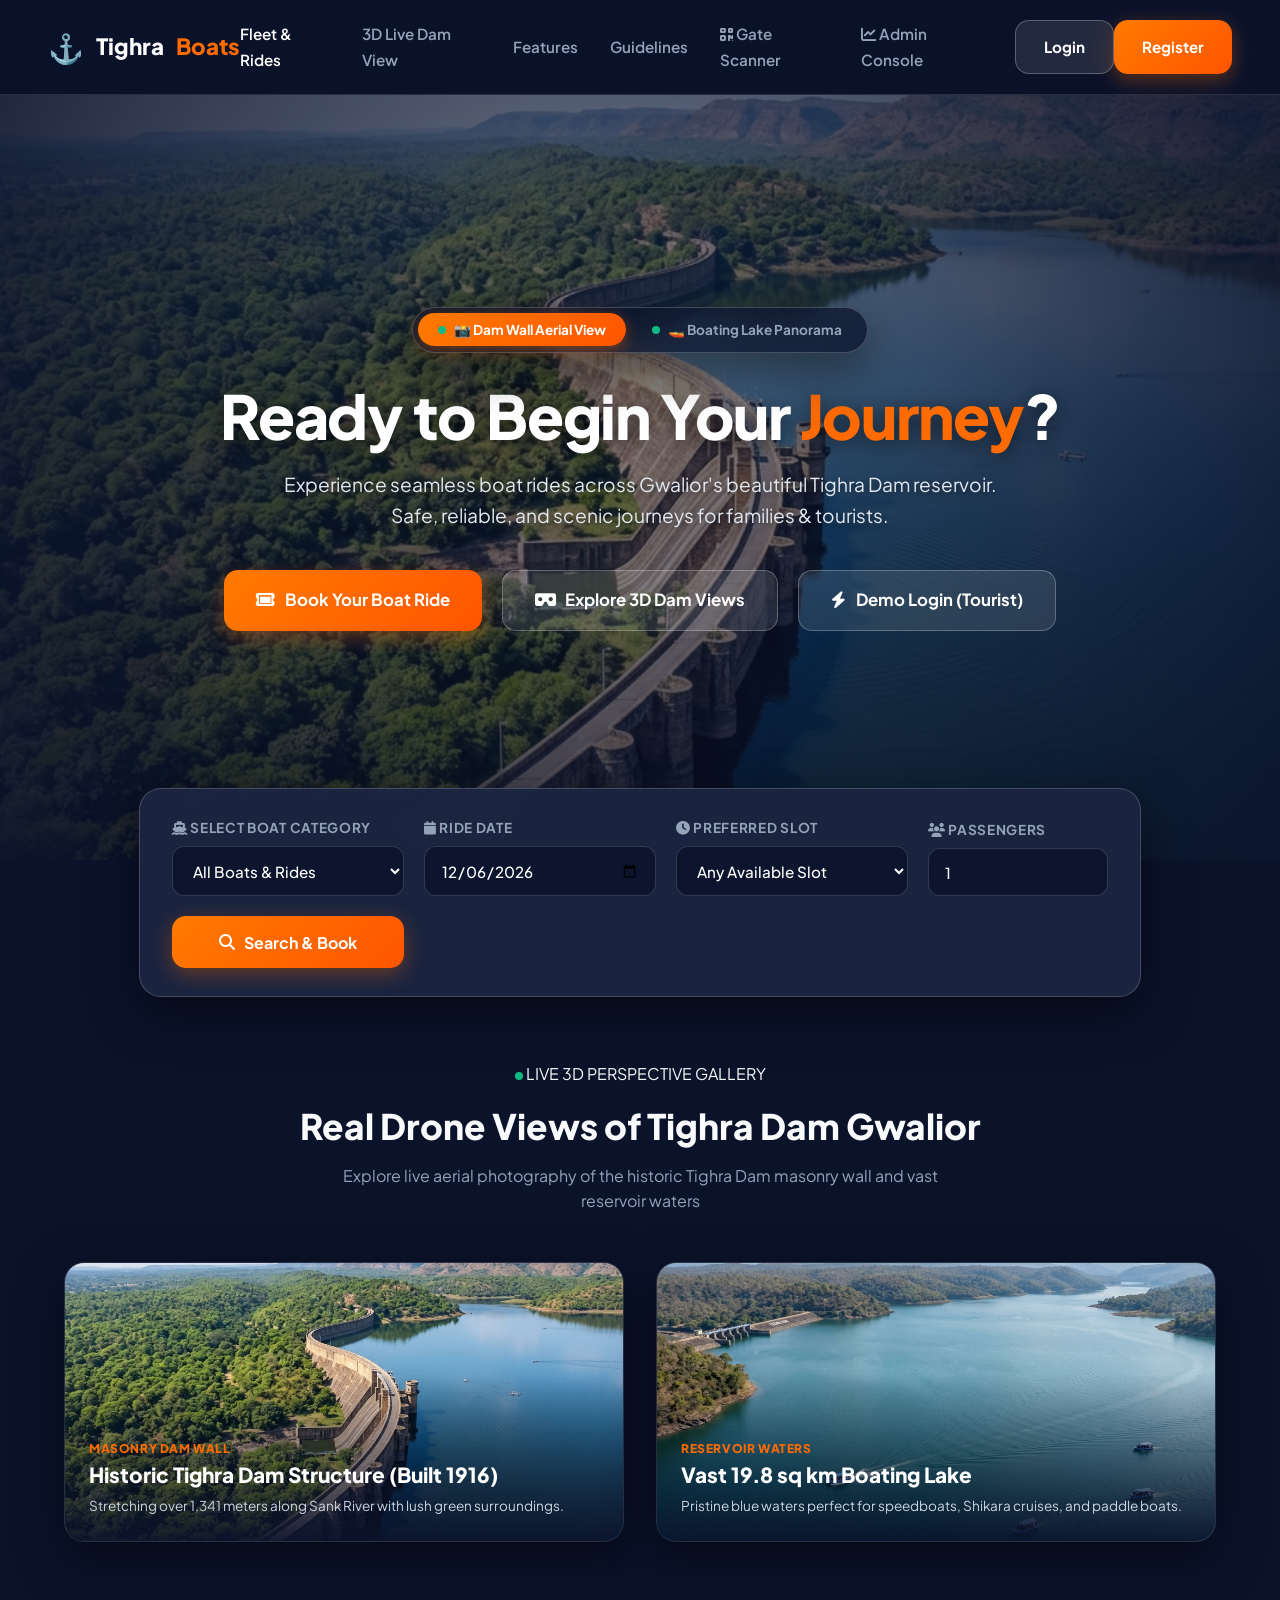
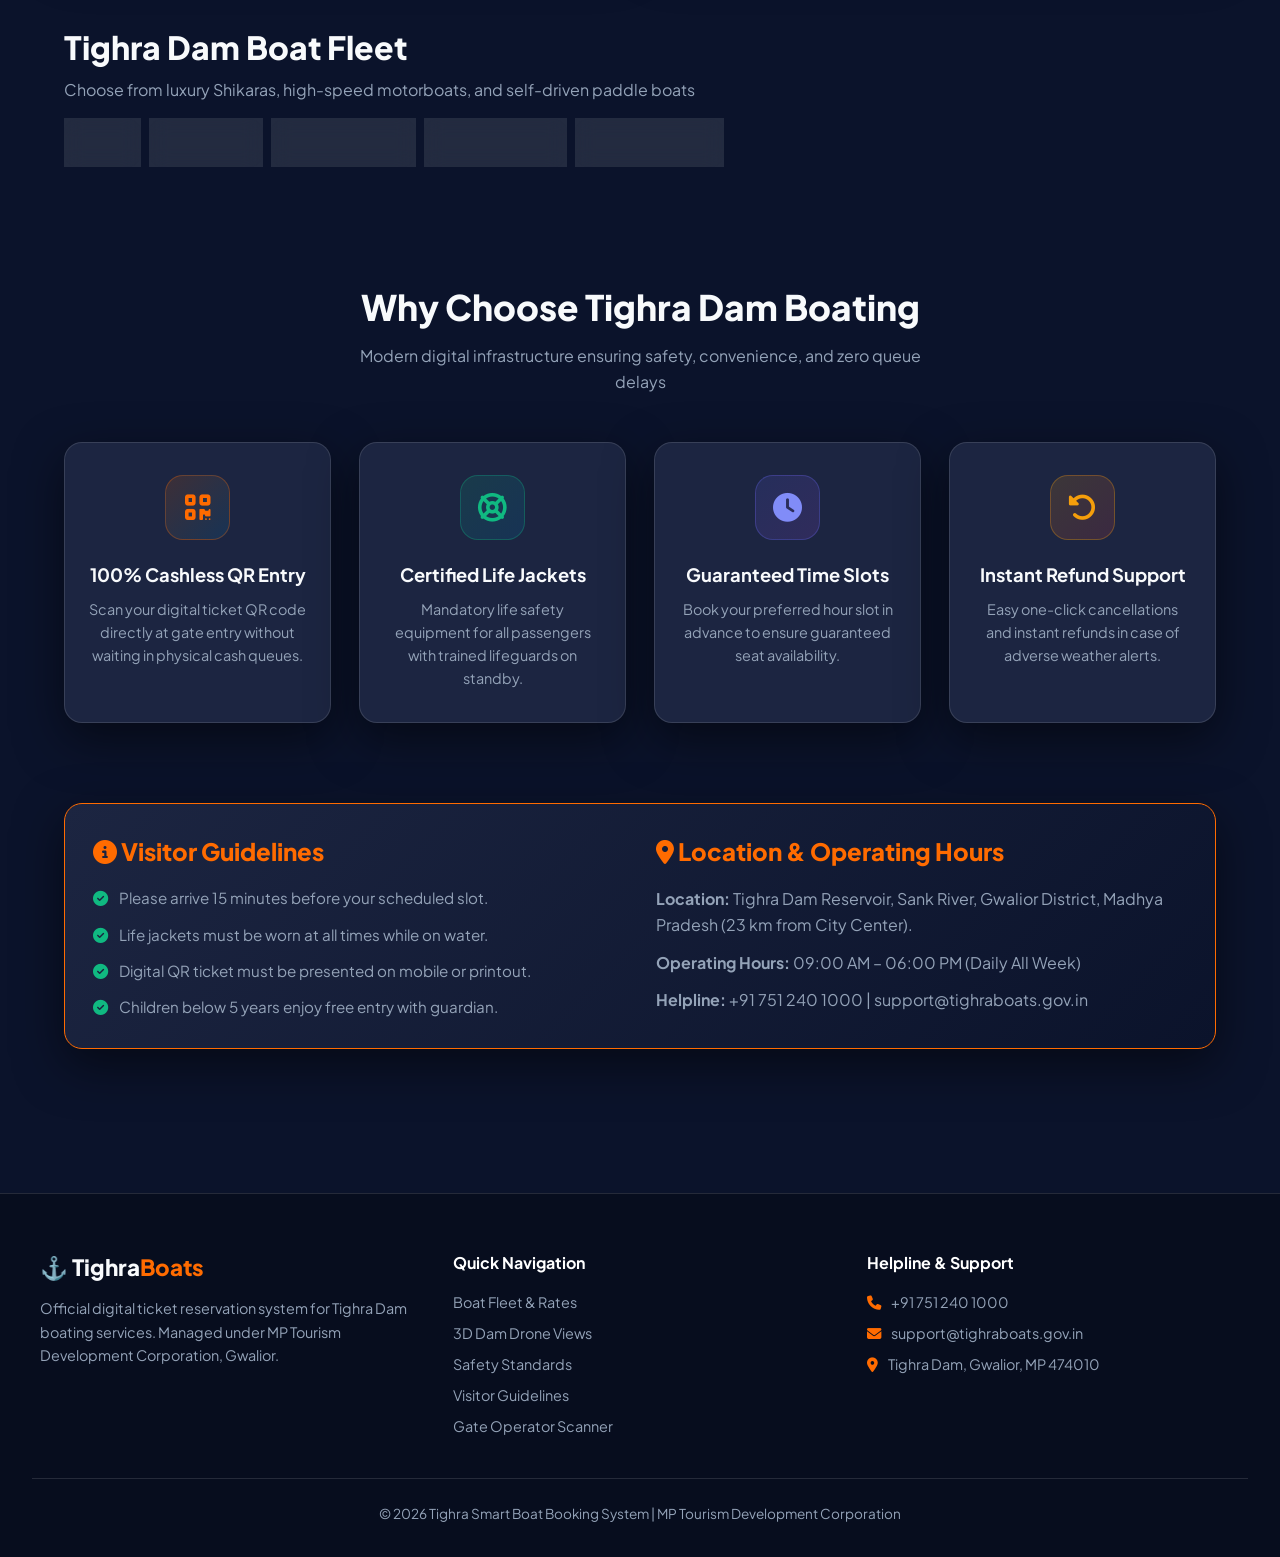
==== api/index.html @ 551963b4 "Fix layout and static asset paths for Vercel production deployment" ====
<!DOCTYPE html>
<!-- Tighra Dam Official Waterways Portal v2.0 -->
<html lang="en">
<head>
  <meta charset="UTF-8">
  <meta name="viewport" content="width=device-width, initial-scale=1.0">
  <title>Tighra Dam Boating | MP Tourism Official Ticket Booking</title>
  <link rel="stylesheet" href="/static/css/style.css">
  <link rel="stylesheet" href="https://cdnjs.cloudflare.com/ajax/libs/font-awesome/6.4.0/css/all.min.css">
</head>
<body>

  <!-- Navigation Bar -->
  <nav class="navbar">
    <a href="/" class="brand">
      <span class="brand-icon">⚓</span> Tighra<span class="highlight">Boats</span>
    </a>
    <ul class="nav-links">
      <li><a href="#" class="nav-link active" onclick="switchTab('fleet')">Fleet & Rides</a></li>
      <li id="my-tickets-nav" style="display: none;"><a href="#" class="nav-link" onclick="switchTab('tickets')">My Tickets</a></li>
      <li><a href="#showcase-3d" class="nav-link">3D Live Dam View</a></li>
      <li><a href="#features" class="nav-link">Features</a></li>
      <li><a href="#visitor-info" class="nav-link">Guidelines</a></li>
      <li><a href="/operator" class="nav-link" target="_blank"><i class="fa-solid fa-qrcode"></i> Gate Scanner</a></li>
      <li><a href="/admin" class="nav-link" target="_blank"><i class="fa-solid fa-chart-line"></i> Admin Console</a></li>
      <li id="auth-buttons">
        <a href="/login" class="btn btn-outline">Login</a>
        <a href="/register" class="btn btn-primary">Register</a>
      </li>
      <li id="user-profile" style="display: none;">
        <span id="user-display-name" style="font-weight: 700; color: var(--primary); margin-right: 0.5rem;"></span>
        <button class="btn btn-outline" onclick="logout()"><i class="fa-solid fa-right-from-bracket"></i> Logout</button>
      </li>
    </ul>
  </nav>

  <!-- 3D Live Interactive Hero Section -->
  <header class="hero-section" id="hero">
    <!-- Dynamic 3D Background Layer -->
    <div class="hero-bg-layer" id="hero-bg" style="background-image: url('/static/images/tighra_dam_aerial_wall.png');"></div>

    <div class="hero-content" id="hero-card">
      <div class="view-switcher-container">
        <button class="view-btn active" id="btn-view-wall" onclick="switchHeroView('wall')">
          <span class="pulse-dot"></span> 📸 Dam Wall Aerial View
        </button>
        <button class="view-btn" id="btn-view-lake" onclick="switchHeroView('lake')">
          <span class="pulse-dot"></span> 🚤 Boating Lake Panorama
        </button>
      </div>

      <h1 class="hero-title">Ready to Begin Your <span class="highlight-orange">Journey</span>?</h1>
      <p class="hero-subtitle">Experience seamless boat rides across Gwalior's beautiful Tighra Dam reservoir. Safe, reliable, and scenic journeys for families & tourists.</p>

      <div class="hero-actions">
        <a href="#fleet-section" class="btn btn-primary" style="padding: 1rem 2rem; font-size: 1.05rem;"><i class="fa-solid fa-ticket"></i> Book Your Boat Ride</a>
        <a href="#showcase-3d" class="btn btn-outline" style="padding: 1rem 2rem; font-size: 1.05rem;"><i class="fa-solid fa-vr-cardboard"></i> Explore 3D Dam Views</a>
        <a href="/login" class="btn btn-outline" style="padding: 1rem 2rem; font-size: 1.05rem;"><i class="fa-solid fa-bolt"></i> Demo Login (Tourist)</a>
      </div>
    </div>
  </header>

  <!-- Floating Quick Booking Widget -->
  <div class="quick-booking-container">
    <div class="quick-booking-card">
      <div class="form-group">
        <label class="form-label"><i class="fa-solid fa-ship"></i> Select Boat Category</label>
        <select id="hero-boat-select" class="form-select">
          <option value="all">All Boats & Rides</option>
          <option value="Shikara">Shikara Cruise</option>
          <option value="Speed Boat">Speed Boat</option>
          <option value="Motor Boat">Group Motor Boat</option>
          <option value="Paddle Boat">Paddle Boat</option>
        </select>
      </div>

      <div class="form-group">
        <label class="form-label"><i class="fa-solid fa-calendar"></i> Ride Date</label>
        <input type="date" id="hero-date-input" class="form-input">
      </div>

      <div class="form-group">
        <label class="form-label"><i class="fa-solid fa-clock"></i> Preferred Slot</label>
        <select id="hero-slot-select" class="form-select">
          <option value="all">Any Available Slot</option>
          <option value="1">09:00 AM - 10:00 AM</option>
          <option value="2">10:00 AM - 11:00 AM</option>
          <option value="3">11:00 AM - 12:00 PM</option>
          <option value="7">04:00 PM - 05:00 PM</option>
          <option value="8">05:00 PM - 06:00 PM (Sunset)</option>
        </select>
      </div>

      <div class="form-group">
        <label class="form-label"><i class="fa-solid fa-users"></i> Passengers</label>
        <input type="number" id="hero-passengers" class="form-input" min="1" max="10" value="1">
      </div>

      <div>
        <button class="btn btn-primary btn-block" style="padding: 0.95rem; font-size: 1rem;" onclick="handleQuickSearch()"><i class="fa-solid fa-magnifying-glass"></i> Search & Book</button>
      </div>
    </div>
  </div>

  <!-- Main Content Container -->
  <main style="max-width: 1200px; margin: 0 auto; padding: 0 1.5rem 4rem;">

    <!-- 3D Drone Perspective Showcase -->
    <section id="showcase-3d" style="margin-bottom: 5rem;">
      <div style="text-align: center; margin-bottom: 2.5rem;">
        <div class="badge-pill" style="margin-bottom: 0.75rem;">
          <span class="pulse-dot"></span> LIVE 3D PERSPECTIVE GALLERY
        </div>
        <h2 style="font-size: 2.2rem; font-weight: 800; margin-bottom: 0.5rem;">Real Drone Views of Tighra Dam Gwalior</h2>
        <p style="color: var(--text-muted); max-width: 650px; margin: 0 auto;">Explore live aerial photography of the historic Tighra Dam masonry wall and vast reservoir waters</p>
      </div>

      <div class="showcase-3d-grid">
        <div class="showcase-card" onclick="switchHeroView('wall')">
          <img src="/static/images/tighra_dam_aerial_wall.png" alt="Tighra Dam Wall Drone Aerial View">
          <div class="showcase-overlay">
            <span style="font-size: 0.75rem; font-weight: 800; color: var(--primary); text-transform: uppercase; letter-spacing: 0.05em;">Masonry Dam Wall</span>
            <h3 style="font-size: 1.3rem; font-weight: 800; color: #fff;">Historic Tighra Dam Structure (Built 1916)</h3>
            <p style="font-size: 0.85rem; color: #cbd5e1; margin-top: 0.25rem;">Stretching over 1,341 meters along Sank River with lush green surroundings.</p>
          </div>
        </div>

        <div class="showcase-card" onclick="switchHeroView('lake')">
          <img src="/static/images/tighra_dam_lake_boats.png" alt="Tighra Dam Lake Boating Panorama View">
          <div class="showcase-overlay">
            <span style="font-size: 0.75rem; font-weight: 800; color: var(--primary); text-transform: uppercase; letter-spacing: 0.05em;">Reservoir Waters</span>
            <h3 style="font-size: 1.3rem; font-weight: 800; color: #fff;">Vast 19.8 sq km Boating Lake</h3>
            <p style="font-size: 0.85rem; color: #cbd5e1; margin-top: 0.25rem;">Pristine blue waters perfect for speedboats, Shikara cruises, and paddle boats.</p>
          </div>
        </div>
      </div>
    </section>

    <!-- Fleet Showcase Tab -->
    <section id="tab-fleet">
      <div id="fleet-section" style="display: flex; justify-content: space-between; align-items: center; margin-bottom: 2rem; flex-wrap: wrap; gap: 1rem;">
        <div>
          <h2 style="font-size: 2rem; font-weight: 800; margin-bottom: 0.25rem;">Tighra Dam Boat Fleet</h2>
          <p style="color: var(--text-muted);">Choose from luxury Shikaras, high-speed motorboats, and self-driven paddle boats</p>
        </div>

        <div style="display: flex; gap: 0.5rem; flex-wrap: wrap;">
          <button class="btn btn-outline" onclick="filterBoats('all')">All</button>
          <button class="btn btn-outline" onclick="filterBoats('Shikara')">Shikara</button>
          <button class="btn btn-outline" onclick="filterBoats('Speed Boat')">Speed Boat</button>
          <button class="btn btn-outline" onclick="filterBoats('Motor Boat')">Motor Boat</button>
          <button class="btn btn-outline" onclick="filterBoats('Paddle Boat')">Paddle Boat</button>
        </div>
      </div>

      <div id="boats-grid" class="grid">
        <!-- Rendered via JavaScript -->
      </div>
    </section>

    <!-- My Tickets Tab -->
    <section id="tab-tickets" style="display: none;">
      <h2 style="font-size: 2rem; font-weight: 800; margin-bottom: 0.5rem;">My Booked Digital Tickets</h2>
      <p style="color: var(--text-muted); margin-bottom: 2rem;">Manage your active QR tickets, view details, or process cancellations</p>
      <div id="my-tickets-grid" class="grid">
        <!-- Rendered via JavaScript -->
      </div>
    </section>

    <!-- Why Choose Us Features Grid -->
    <section id="features" style="margin-top: 5rem;">
      <div style="text-align: center; margin-bottom: 3rem;">
        <h2 style="font-size: 2.2rem; font-weight: 800; margin-bottom: 0.5rem;">Why Choose Tighra Dam Boating</h2>
        <p style="color: var(--text-muted); max-width: 600px; margin: 0 auto;">Modern digital infrastructure ensuring safety, convenience, and zero queue delays</p>
      </div>

      <div class="grid" style="grid-template-columns: repeat(auto-fit, minmax(240px, 1fr));">
        <div class="card feature-card">
          <div class="feature-icon"><i class="fa-solid fa-qrcode"></i></div>
          <h3 class="feature-title">100% Cashless QR Entry</h3>
          <p class="feature-desc">Scan your digital ticket QR code directly at gate entry without waiting in physical cash queues.</p>
        </div>

        <div class="card feature-card">
          <div class="feature-icon" style="background: linear-gradient(135deg, rgba(16, 185, 129, 0.15) 0%, rgba(2, 132, 199, 0.15) 100%); border-color: rgba(16, 185, 129, 0.3); color: var(--success);"><i class="fa-solid fa-life-ring"></i></div>
          <h3 class="feature-title">Certified Life Jackets</h3>
          <p class="feature-desc">Mandatory life safety equipment for all passengers with trained lifeguards on standby.</p>
        </div>

        <div class="card feature-card">
          <div class="feature-icon" style="background: linear-gradient(135deg, rgba(99, 102, 241, 0.15) 0%, rgba(168, 85, 247, 0.15) 100%); border-color: rgba(99, 102, 241, 0.3); color: #818cf8;"><i class="fa-solid fa-clock"></i></div>
          <h3 class="feature-title">Guaranteed Time Slots</h3>
          <p class="feature-desc">Book your preferred hour slot in advance to ensure guaranteed seat availability.</p>
        </div>

        <div class="card feature-card">
          <div class="feature-icon" style="background: linear-gradient(135deg, rgba(245, 158, 11, 0.15) 0%, rgba(239, 68, 68, 0.15) 100%); border-color: rgba(245, 158, 11, 0.3); color: var(--warning);"><i class="fa-solid fa-rotate-left"></i></div>
          <h3 class="feature-title">Instant Refund Support</h3>
          <p class="feature-desc">Easy one-click cancellations and instant refunds in case of adverse weather alerts.</p>
        </div>
      </div>
    </section>

    <!-- Visitor Guidelines & Hours -->
    <section id="visitor-info" style="margin-top: 5rem;">
      <div class="card" style="background: linear-gradient(135deg, #1c2541 0%, #0b132b 100%); border: 1px solid var(--primary);">
        <div style="display: grid; grid-template-columns: repeat(auto-fit, minmax(280px, 1fr)); gap: 2rem;">
          <div>
            <h3 style="font-size: 1.5rem; font-weight: 800; margin-bottom: 1rem; color: var(--primary);"><i class="fa-solid fa-circle-info"></i> Visitor Guidelines</h3>
            <ul style="list-style: none; display: flex; flex-direction: column; gap: 0.75rem; color: var(--text-muted); font-size: 0.95rem;">
              <li><i class="fa-solid fa-circle-check" style="color: var(--success); margin-right: 0.5rem;"></i> Please arrive 15 minutes before your scheduled slot.</li>
              <li><i class="fa-solid fa-circle-check" style="color: var(--success); margin-right: 0.5rem;"></i> Life jackets must be worn at all times while on water.</li>
              <li><i class="fa-solid fa-circle-check" style="color: var(--success); margin-right: 0.5rem;"></i> Digital QR ticket must be presented on mobile or printout.</li>
              <li><i class="fa-solid fa-circle-check" style="color: var(--success); margin-right: 0.5rem;"></i> Children below 5 years enjoy free entry with guardian.</li>
            </ul>
          </div>

          <div>
            <h3 style="font-size: 1.5rem; font-weight: 800; margin-bottom: 1rem; color: var(--primary);"><i class="fa-solid fa-location-dot"></i> Location & Operating Hours</h3>
            <p style="color: var(--text-muted); margin-bottom: 0.75rem;"><strong>Location:</strong> Tighra Dam Reservoir, Sank River, Gwalior District, Madhya Pradesh (23 km from City Center).</p>
            <p style="color: var(--text-muted); margin-bottom: 0.75rem;"><strong>Operating Hours:</strong> 09:00 AM – 06:00 PM (Daily All Week)</p>
            <p style="color: var(--text-muted);"><strong>Helpline:</strong> +91 751 240 1000 | support@tighraboats.gov.in</p>
          </div>
        </div>
      </div>
    </section>

  </main>

  <!-- Booking Modal -->
  <div id="booking-modal" class="modal-backdrop">
    <div class="modal">
      <div class="modal-header">
        <h3 class="modal-title" id="booking-modal-title">Book Boat Ride</h3>
        <button class="close-btn" onclick="closeModal('booking-modal')">&times;</button>
      </div>

      <form id="booking-form" onsubmit="handleBookingSubmit(event)">
        <input type="hidden" id="book-boat-id">

        <div class="form-group" style="margin-bottom: 1rem;">
          <label class="form-label">Selected Boat</label>
          <input type="text" id="book-boat-name" class="form-input" readonly>
        </div>

        <div class="form-group" style="margin-bottom: 1rem;">
          <label class="form-label">Select Date</label>
          <input type="date" id="book-date" class="form-input" required onchange="loadAvailableSlots()">
        </div>

        <div class="form-group" style="margin-bottom: 1rem;">
          <label class="form-label">Select Time Slot</label>
          <select id="book-slot-id" class="form-select" required onchange="calculateTotalPrice()">
            <option value="">-- Choose Time Slot --</option>
          </select>
        </div>

        <div class="form-group" style="margin-bottom: 1.25rem;">
          <label class="form-label">Number of Passengers</label>
          <input type="number" id="book-passengers" class="form-input" min="1" max="10" value="1" required onchange="calculateTotalPrice()" onkeyup="calculateTotalPrice()">
        </div>

        <div style="background: rgba(255, 107, 0, 0.1); border: 1px solid rgba(255, 107, 0, 0.3); border-radius: 12px; padding: 1.25rem; margin-bottom: 1.5rem;">
          <div style="display: flex; justify-content: space-between; margin-bottom: 0.5rem;">
            <span>Rate per passenger:</span>
            <span id="book-rate-display" style="font-weight: 700; color: var(--primary);">₹0</span>
          </div>
          <div style="display: flex; justify-content: space-between; font-size: 1.25rem; font-weight: 800; border-top: 1px solid rgba(255, 255, 255, 0.1); padding-top: 0.5rem;">
            <span>Total Payable Amount:</span>
            <span id="book-total-display" style="color: var(--success);">₹0</span>
          </div>
        </div>

        <button type="submit" class="btn btn-primary btn-block" style="padding: 1rem; font-size: 1.05rem;"><i class="fa-solid fa-lock"></i> Proceed to Pay (Razorpay Gateway)</button>
      </form>
    </div>
  </div>

  <!-- Real Razorpay Tourist Payment Drawer Modal -->
  <div id="payment-modal" class="modal-backdrop">
    <div class="modal" style="border: 2px solid var(--primary); max-width: 480px;">
      <div style="display: flex; justify-content: space-between; align-items: center; border-bottom: 1px solid var(--card-border); padding-bottom: 1rem; margin-bottom: 1.25rem;">
        <div style="display: flex; align-items: center; gap: 0.75rem;">
          <div style="font-size: 1.8rem; color: var(--primary);"><i class="fa-solid fa-shield-halved"></i></div>
          <div>
            <h4 style="font-size: 1.1rem; font-weight: 800;">Razorpay Secure Payment</h4>
            <p style="font-size: 0.75rem; color: var(--text-muted);">MP Tourism - Tighra Dam Boating</p>
          </div>
        </div>
        <button class="close-btn" onclick="closeModal('payment-modal')">&times;</button>
      </div>

      <div style="background: #0b132b; padding: 1rem; border-radius: 12px; margin-bottom: 1.25rem;">
        <div style="display: flex; justify-content: space-between; margin-bottom: 0.35rem; font-size: 0.9rem;">
          <span style="color: var(--text-muted);">Order Amount:</span>
          <strong id="pay-modal-amount" style="color: var(--success); font-size: 1.25rem;">₹0</strong>
        </div>
        <div style="font-size: 0.75rem; color: var(--text-muted);"><i class="fa-solid fa-lock"></i> 256-Bit SSL Encrypted Payment</div>
      </div>

      <div class="form-group" style="margin-bottom: 1.25rem;">
        <label class="form-label">Select Payment Option</label>
        <select id="payment-method-select" class="form-select" onchange="togglePaymentInputs()">
          <option value="upi">UPI (GPay / PhonePe / Paytm / BHIM)</option>
          <option value="card">Credit / Debit Card</option>
          <option value="netbanking">Net Banking</option>
        </select>
      </div>

      <!-- UPI Payment Details -->
      <div id="pay-input-upi" class="pay-input-group" style="margin-bottom: 1.25rem;">
        <label class="form-label">Enter VPA / UPI ID</label>
        <input type="text" id="pay-upi-id" class="form-input" placeholder="e.g. mobileNumber@upi or user@okhdfcbank" value="tourist@upi">
        <p style="font-size: 0.75rem; color: var(--text-muted); margin-top: 0.35rem;">A payment request will be sent to your UPI App.</p>
      </div>

      <!-- Card Payment Details -->
      <div id="pay-input-card" class="pay-input-group" style="display: none; margin-bottom: 1.25rem;">
        <div class="form-group" style="margin-bottom: 0.85rem;">
          <label class="form-label">Card Number</label>
          <input type="text" class="form-input" placeholder="4532 •••• •••• 8910" value="4532 8900 1234 8910">
        </div>
        <div style="display: grid; grid-template-columns: 1fr 1fr; gap: 0.75rem;">
          <div>
            <label class="form-label">Expiry (MM/YY)</label>
            <input type="text" class="form-input" placeholder="08/28" value="12/28">
          </div>
          <div>
            <label class="form-label">CVV</label>
            <input type="password" class="form-input" placeholder="•••" value="888">
          </div>
        </div>
      </div>

      <!-- Net Banking Bank Details -->
      <div id="pay-input-netbanking" class="pay-input-group" style="display: none; margin-bottom: 1.25rem;">
        <label class="form-label">Select Your Bank</label>
        <select class="form-select">
          <option value="SBI">State Bank of India (SBI)</option>
          <option value="HDFC">HDFC Bank</option>
          <option value="ICICI">ICICI Bank</option>
          <option value="AXIS">Axis Bank</option>
          <option value="PNB">Punjab National Bank</option>
        </select>
      </div>

      <button onclick="processPaymentSuccess()" class="btn btn-success btn-block" style="padding: 1rem; font-size: 1.1rem;"><i class="fa-solid fa-check-circle"></i> Complete Payment & Generate Ticket</button>
    </div>
  </div>

  <!-- Digital Ticket Modal -->
  <div id="ticket-modal" class="modal-backdrop">
    <div class="modal" style="max-width: 460px;">
      <div class="modal-header">
        <h3 class="modal-title">Digital Boarding Pass</h3>
        <button class="close-btn" onclick="closeModal('ticket-modal')">&times;</button>
      </div>

      <div id="ticket-modal-content">
        <!-- Rendered via JavaScript -->
      </div>

      <div style="display: flex; gap: 0.5rem; margin-top: 1.5rem;">
        <button class="btn btn-outline btn-block" onclick="window.print()"><i class="fa-solid fa-print"></i> Print Pass</button>
        <button class="btn btn-primary btn-block" onclick="closeModal('ticket-modal')">Done</button>
      </div>
    </div>
  </div>

  <!-- Auth Modals -->
  <div id="login-modal" class="modal-backdrop">
    <div class="modal">
      <div class="modal-header">
        <h3 class="modal-title">Login to Account</h3>
        <button class="close-btn" onclick="closeModal('login-modal')">&times;</button>
      </div>
      <form onsubmit="handleLogin(event)">
        <div class="form-group" style="margin-bottom: 1rem;">
          <label class="form-label">Email Address</label>
          <input type="email" id="login-email" class="form-input" required placeholder="tourist@example.com">
        </div>
        <div class="form-group" style="margin-bottom: 1.25rem;">
          <label class="form-label">Password</label>
          <input type="password" id="login-password" class="form-input" required placeholder="••••••••">
        </div>
        <button type="submit" class="btn btn-primary btn-block" style="padding: 0.9rem;">Login</button>
      </form>
    </div>
  </div>

  <div id="register-modal" class="modal-backdrop">
    <div class="modal">
      <div class="modal-header">
        <h3 class="modal-title">Create Tourist Account</h3>
        <button class="close-btn" onclick="closeModal('register-modal')">&times;</button>
      </div>
      <form onsubmit="handleRegister(event)">
        <div class="form-group" style="margin-bottom: 0.85rem;">
          <label class="form-label">Full Name</label>
          <input type="text" id="reg-name" class="form-input" required placeholder="Anand Sharma">
        </div>
        <div class="form-group" style="margin-bottom: 0.85rem;">
          <label class="form-label">Email Address</label>
          <input type="email" id="reg-email" class="form-input" required placeholder="tourist@example.com">
        </div>
        <div class="form-group" style="margin-bottom: 0.85rem;">
          <label class="form-label">Mobile Number</label>
          <input type="tel" id="reg-phone" class="form-input" required placeholder="+91 98765 43210">
        </div>
        <div class="form-group" style="margin-bottom: 1.25rem;">
          <label class="form-label">Password</label>
          <input type="password" id="reg-password" class="form-input" required placeholder="••••••••">
        </div>
        <button type="submit" class="btn btn-primary btn-block" style="padding: 0.9rem;">Create Account</button>
      </form>
    </div>
  </div>

  <!-- Footer -->
  <footer>
    <div class="footer-content">
      <div>
        <div class="footer-brand">⚓ Tighra<span style="color: var(--primary);">Boats</span></div>
        <p class="footer-text">Official digital ticket reservation system for Tighra Dam boating services. Managed under MP Tourism Development Corporation, Gwalior.</p>
      </div>

      <div>
        <h4 style="font-size: 1rem; font-weight: 700; margin-bottom: 1rem; color: #fff;">Quick Navigation</h4>
        <ul style="list-style: none; display: flex; flex-direction: column; gap: 0.5rem; font-size: 0.9rem; color: var(--text-muted);">
          <li><a href="#fleet-section" style="color: inherit; text-decoration: none;">Boat Fleet & Rates</a></li>
          <li><a href="#showcase-3d" style="color: inherit; text-decoration: none;">3D Dam Drone Views</a></li>
          <li><a href="#features" style="color: inherit; text-decoration: none;">Safety Standards</a></li>
          <li><a href="#visitor-info" style="color: inherit; text-decoration: none;">Visitor Guidelines</a></li>
          <li><a href="/operator" target="_blank" style="color: inherit; text-decoration: none;">Gate Operator Scanner</a></li>
        </ul>
      </div>

      <div>
        <h4 style="font-size: 1rem; font-weight: 700; margin-bottom: 1rem; color: #fff;">Helpline & Support</h4>
        <p class="footer-text"><i class="fa-solid fa-phone" style="color: var(--primary); margin-right: 0.5rem;"></i> +91 751 240 1000</p>
        <p class="footer-text" style="margin-top: 0.5rem;"><i class="fa-solid fa-envelope" style="color: var(--primary); margin-right: 0.5rem;"></i> support@tighraboats.gov.in</p>
        <p class="footer-text" style="margin-top: 0.5rem;"><i class="fa-solid fa-location-dot" style="color: var(--primary); margin-right: 0.5rem;"></i> Tighra Dam, Gwalior, MP 474010</p>
      </div>
    </div>

    <div style="text-align: center; border-top: 1px solid var(--card-border); padding-top: 1.5rem; color: var(--text-muted); font-size: 0.85rem;">
      <p>&copy; 2026 Tighra Smart Boat Booking System | MP Tourism Development Corporation</p>
    </div>
  </footer>

  <script src="/static/js/app.js"></script>
</body>
</html>
---- static/css/style.css ----
/* Tighra Smart Boat Booking System - Premium 3D Live UI/UX (CarFerry Inspired) */
@import url('https://fonts.googleapis.com/css2?family=Plus+Jakarta+Sans:wght@300;400;500;600;700;800&display=swap');

:root {
  --primary: #ff6b00;
  --primary-hover: #e66000;
  --primary-gradient: linear-gradient(135deg, #ff7a00 0%, #ff5500 100%);
  --secondary-blue: #0284c7;
  --dark-bg: #0b132b;
  --dark-card: #1c2541;
  --card-border: rgba(255, 255, 255, 0.12);
  --text-main: #f8fafc;
  --text-muted: #94a3b8;
  --success: #10b981;
  --danger: #ef4444;
  --warning: #f59e0b;
  --glass-shadow: 0 16px 48px rgba(0, 0, 0, 0.5);
  --radius: 18px;
  --transition: all 0.35s cubic-bezier(0.4, 0, 0.2, 1);
}

* {
  box-sizing: border-box;
  margin: 0;
  padding: 0;
  font-family: 'Plus Jakarta Sans', sans-serif;
}

body {
  background-color: var(--dark-bg);
  color: var(--text-main);
  min-height: 100vh;
  line-height: 1.6;
  overflow-x: hidden;
}

/* Header & Navbar */
.navbar {
  display: flex;
  justify-content: space-between;
  align-items: center;
  padding: 1.25rem 3rem;
  background: rgba(11, 19, 43, 0.92);
  backdrop-filter: blur(14px);
  border-bottom: 1px solid var(--card-border);
  position: sticky;
  top: 0;
  z-index: 1000;
}

.brand {
  display: flex;
  align-items: center;
  gap: 0.75rem;
  font-size: 1.4rem;
  font-weight: 800;
  color: #fff;
  text-decoration: none;
}

.brand span.highlight {
  color: var(--primary);
}

.brand-icon {
  font-size: 1.8rem;
  color: var(--primary);
}

.nav-links {
  display: flex;
  align-items: center;
  gap: 2rem;
  list-style: none;
}

.nav-link {
  color: var(--text-muted);
  text-decoration: none;
  font-weight: 600;
  font-size: 0.95rem;
  transition: var(--transition);
  cursor: pointer;
}

.nav-link:hover, .nav-link.active {
  color: #fff;
}

/* 3D Live Hero Section */
.hero-section {
  position: relative;
  min-height: 85vh;
  display: flex;
  flex-direction: column;
  align-items: center;
  justify-content: center;
  text-align: center;
  padding: 5rem 1.5rem 6rem;
  perspective: 1000px;
  overflow: hidden;
}

.hero-bg-layer {
  position: absolute;
  top: -5%;
  left: -5%;
  width: 110%;
  height: 110%;
  background-size: cover;
  background-position: center;
  transition: transform 0.2s cubic-bezier(0.1, 0.9, 0.2, 1), background-image 0.75s ease-in-out;
  z-index: 1;
}

.hero-bg-layer::after {
  content: '';
  position: absolute;
  inset: 0;
  background: radial-gradient(circle at 50% 40%, rgba(11, 19, 43, 0.45) 0%, rgba(11, 19, 43, 0.95) 90%);
}

.hero-content {
  position: relative;
  z-index: 10;
  max-width: 920px;
  transform-style: preserve-3d;
  transition: transform 0.2s cubic-bezier(0.1, 0.9, 0.2, 1);
}

/* Live 3D View Switcher Pills */
.view-switcher-container {
  display: inline-flex;
  background: rgba(11, 19, 43, 0.75);
  backdrop-filter: blur(16px);
  border: 1px solid rgba(255, 255, 255, 0.2);
  border-radius: 40px;
  padding: 0.35rem;
  gap: 0.35rem;
  margin-bottom: 1.75rem;
  box-shadow: var(--glass-shadow);
}

.view-btn {
  padding: 0.5rem 1.25rem;
  border-radius: 30px;
  font-size: 0.85rem;
  font-weight: 700;
  border: none;
  background: transparent;
  color: var(--text-muted);
  cursor: pointer;
  transition: var(--transition);
  display: flex;
  align-items: center;
  gap: 0.5rem;
}

.view-btn.active {
  background: var(--primary-gradient);
  color: #fff;
  box-shadow: 0 4px 15px rgba(255, 107, 0, 0.4);
}

/* Pulsing Live Dot */
.pulse-dot {
  width: 8px;
  height: 8px;
  background: #10b981;
  border-radius: 50%;
  display: inline-block;
  box-shadow: 0 0 0 0 rgba(16, 185, 129, 0.7);
  animation: pulse 1.6s infinite;
}

@keyframes pulse {
  0% { box-shadow: 0 0 0 0 rgba(16, 185, 129, 0.7); }
  70% { box-shadow: 0 0 0 8px rgba(16, 185, 129, 0); }
  100% { box-shadow: 0 0 0 0 rgba(16, 185, 129, 0); }
}

.hero-title {
  font-size: 3.8rem;
  font-weight: 800;
  line-height: 1.12;
  letter-spacing: -0.02em;
  margin-bottom: 1.25rem;
  color: #ffffff;
  text-shadow: 0 4px 20px rgba(0,0,0,0.6);
}

.highlight-orange {
  color: var(--primary);
  display: inline-block;
}

.hero-subtitle {
  font-size: 1.2rem;
  color: #e2e8f0;
  max-width: 740px;
  margin: 0 auto 2.5rem;
  font-weight: 400;
  text-shadow: 0 2px 10px rgba(0,0,0,0.5);
}

.hero-actions {
  display: flex;
  gap: 1.25rem;
  justify-content: center;
  flex-wrap: wrap;
}

/* Floating Quick Search Widget */
.quick-booking-container {
  width: 100%;
  max-width: 1050px;
  margin: -4.5rem auto 4rem;
  position: relative;
  z-index: 100;
  padding: 0 1.5rem;
}

.quick-booking-card {
  background: rgba(28, 37, 65, 0.95);
  backdrop-filter: blur(20px);
  border: 1px solid rgba(255, 255, 255, 0.18);
  border-radius: 22px;
  padding: 1.75rem 2rem;
  box-shadow: var(--glass-shadow);
  display: grid;
  grid-template-columns: repeat(auto-fit, minmax(200px, 1fr)) 180px;
  gap: 1.25rem;
  align-items: end;
}

/* Buttons */
.btn {
  display: inline-flex;
  align-items: center;
  justify-content: center;
  gap: 0.6rem;
  padding: 0.85rem 1.75rem;
  border-radius: 14px;
  font-weight: 700;
  border: none;
  cursor: pointer;
  transition: var(--transition);
  text-decoration: none;
  font-size: 0.95rem;
}

.btn-primary {
  background: var(--primary-gradient);
  color: #fff;
  box-shadow: 0 6px 20px rgba(255, 107, 0, 0.35);
}

.btn-primary:hover {
  transform: translateY(-2px);
  box-shadow: 0 10px 28px rgba(255, 107, 0, 0.55);
}

.btn-outline {
  background: rgba(255, 255, 255, 0.1);
  border: 1px solid rgba(255, 255, 255, 0.25);
  color: #fff;
  backdrop-filter: blur(10px);
}

.btn-outline:hover {
  background: rgba(255, 255, 255, 0.22);
  border-color: #fff;
}

.btn-danger {
  background: linear-gradient(135deg, #ef4444 0%, #dc2626 100%);
  color: #fff;
}

.btn-success {
  background: linear-gradient(135deg, #10b981 0%, #059669 100%);
  color: #fff;
}

.btn-block {
  width: 100%;
}

/* 3D Showcase Section */
.showcase-3d-grid {
  display: grid;
  grid-template-columns: repeat(auto-fit, minmax(340px, 1fr));
  gap: 2rem;
  margin: 3rem 0;
}

.showcase-card {
  position: relative;
  height: 280px;
  border-radius: 20px;
  overflow: hidden;
  border: 1px solid var(--card-border);
  box-shadow: var(--glass-shadow);
  transition: var(--transition);
  cursor: pointer;
}

.showcase-card img {
  width: 100%;
  height: 100%;
  object-fit: cover;
  transition: transform 0.6s ease;
}

.showcase-card:hover img {
  transform: scale(1.08);
}

.showcase-overlay {
  position: absolute;
  inset: 0;
  background: linear-gradient(to top, rgba(11, 19, 43, 0.95) 0%, transparent 60%);
  padding: 1.5rem;
  display: flex;
  flex-direction: column;
  justify-content: flex-end;
}

/* Form Controls */
.form-group {
  margin-bottom: 0;
  text-align: left;
}

.form-label {
  display: block;
  font-size: 0.85rem;
  font-weight: 700;
  color: var(--text-muted);
  margin-bottom: 0.5rem;
  text-transform: uppercase;
  letter-spacing: 0.05em;
}

.form-input, .form-select {
  width: 100%;
  padding: 0.85rem 1rem;
  background: rgba(11, 19, 43, 0.85);
  border: 1px solid rgba(255, 255, 255, 0.15);
  border-radius: 12px;
  color: #fff;
  font-size: 0.95rem;
  font-weight: 500;
  transition: var(--transition);
}

.form-input:focus, .form-select:focus {
  outline: none;
  border-color: var(--primary);
  box-shadow: 0 0 0 3px rgba(255, 107, 0, 0.25);
}

/* Glass Cards */
.card {
  background: var(--dark-card);
  border: 1px solid var(--card-border);
  border-radius: var(--radius);
  padding: 1.75rem;
  box-shadow: var(--glass-shadow);
  transition: var(--transition);
}

.card:hover {
  border-color: rgba(255, 107, 0, 0.4);
  transform: translateY(-4px);
}

/* Grid Layouts */
.grid {
  display: grid;
  grid-template-columns: repeat(auto-fit, minmax(280px, 1fr));
  gap: 1.75rem;
  margin: 2rem 0;
}

/* Boat Cards */
.boat-card {
  display: flex;
  flex-direction: column;
  overflow: hidden;
  position: relative;
  padding: 0;
}

.boat-card-body {
  padding: 1.5rem;
  display: flex;
  flex-direction: column;
  flex-grow: 1;
}

.boat-image-container {
  position: relative;
  width: 100%;
  height: 210px;
  overflow: hidden;
}

.boat-image {
  width: 100%;
  height: 100%;
  object-fit: cover;
  transition: transform 0.5s ease;
}

.boat-card:hover .boat-image {
  transform: scale(1.08);
}

.boat-type-badge {
  position: absolute;
  top: 1rem;
  left: 1rem;
  padding: 0.35rem 0.85rem;
  border-radius: 20px;
  font-size: 0.75rem;
  font-weight: 800;
  text-transform: uppercase;
  background: rgba(11, 19, 43, 0.85);
  backdrop-filter: blur(8px);
  color: var(--primary);
  border: 1px solid rgba(255, 107, 0, 0.5);
}

.boat-title {
  font-size: 1.3rem;
  font-weight: 800;
  color: #fff;
  margin-bottom: 0.35rem;
}

.boat-price {
  font-size: 1.4rem;
  font-weight: 800;
  color: var(--primary);
}

/* Feature Highlights Grid */
.feature-card {
  text-align: center;
  padding: 2rem 1.5rem;
}

.feature-icon {
  width: 65px;
  height: 65px;
  border-radius: 18px;
  background: linear-gradient(135deg, rgba(255, 107, 0, 0.15) 0%, rgba(2, 132, 199, 0.15) 100%);
  border: 1px solid rgba(255, 107, 0, 0.3);
  display: flex;
  align-items: center;
  justify-content: center;
  font-size: 1.8rem;
  color: var(--primary);
  margin: 0 auto 1.25rem;
}

.feature-title {
  font-size: 1.15rem;
  font-weight: 700;
  margin-bottom: 0.5rem;
}

.feature-desc {
  font-size: 0.9rem;
  color: var(--text-muted);
}

/* Modals */
.modal-backdrop {
  position: fixed;
  top: 0;
  left: 0;
  width: 100vw;
  height: 100vh;
  background: rgba(11, 19, 43, 0.88);
  backdrop-filter: blur(10px);
  display: flex;
  align-items: center;
  justify-content: center;
  z-index: 2000;
  opacity: 0;
  pointer-events: none;
  transition: opacity 0.3s ease;
}

.modal-backdrop.active {
  opacity: 1;
  pointer-events: auto;
}

.modal {
  background: #1c2541;
  border: 1px solid var(--card-border);
  border-radius: var(--radius);
  padding: 2rem;
  width: 90%;
  max-width: 520px;
  max-height: 90vh;
  overflow-y: auto;
  box-shadow: var(--glass-shadow);
  transform: translateY(20px);
  transition: transform 0.3s ease;
}

.modal-backdrop.active .modal {
  transform: translateY(0);
}

.modal-header {
  display: flex;
  justify-content: space-between;
  align-items: center;
  margin-bottom: 1.5rem;
}

.modal-title {
  font-size: 1.4rem;
  font-weight: 800;
}

.close-btn {
  background: transparent;
  border: none;
  color: var(--text-muted);
  font-size: 1.6rem;
  cursor: pointer;
}

.close-btn:hover {
  color: #fff;
}

/* Digital Ticket */
.ticket-card {
  background: linear-gradient(135deg, #1c2541 0%, #0b132b 100%);
  border: 2px dashed var(--primary);
  border-radius: 20px;
  padding: 1.75rem;
  text-align: center;
  position: relative;
}

.ticket-qr {
  background: #fff;
  padding: 1rem;
  border-radius: 14px;
  display: inline-block;
  margin: 1.25rem 0;
}

.ticket-qr img {
  width: 180px;
  height: 180px;
}

.status-badge {
  display: inline-block;
  padding: 0.35rem 0.85rem;
  border-radius: 20px;
  font-size: 0.8rem;
  font-weight: 800;
}

.badge-paid { background: rgba(16, 185, 129, 0.2); color: #10b981; border: 1px solid #10b981; }
.badge-used { background: rgba(99, 102, 241, 0.2); color: #818cf8; border: 1px solid #818cf8; }
.badge-cancelled { background: rgba(239, 68, 68, 0.2); color: #ef4444; border: 1px solid #ef4444; }

/* Stats & KPI Cards */
.kpi-card {
  display: flex;
  align-items: center;
  gap: 1.25rem;
}

.kpi-icon {
  width: 58px;
  height: 58px;
  border-radius: 16px;
  background: var(--primary-gradient);
  display: flex;
  align-items: center;
  justify-content: center;
  font-size: 1.6rem;
  color: #fff;
}

.kpi-value {
  font-size: 1.85rem;
  font-weight: 800;
  color: #fff;
}

.kpi-label {
  font-size: 0.85rem;
  color: var(--text-muted);
}

/* Scanner Video Container */
#reader {
  width: 100%;
  max-width: 450px;
  margin: 0 auto;
  border-radius: 16px;
  overflow: hidden;
  border: 2px solid var(--primary);
}

/* Footer */
footer {
  background: #070d1e;
  border-top: 1px solid var(--card-border);
  padding: 3.5rem 2rem 2rem;
  margin-top: 5rem;
}

.footer-content {
  max-width: 1200px;
  margin: 0 auto;
  display: grid;
  grid-template-columns: repeat(auto-fit, minmax(250px, 1fr));
  gap: 2.5rem;
  margin-bottom: 2.5rem;
}

.footer-brand {
  font-size: 1.4rem;
  font-weight: 800;
  margin-bottom: 0.75rem;
}

.footer-text {
  color: var(--text-muted);
  font-size: 0.9rem;
}

@media (max-width: 768px) {
  .navbar { padding: 1rem 1.5rem; }
  .hero-title { font-size: 2.5rem; }
  .quick-booking-card { grid-template-columns: 1fr; }
}
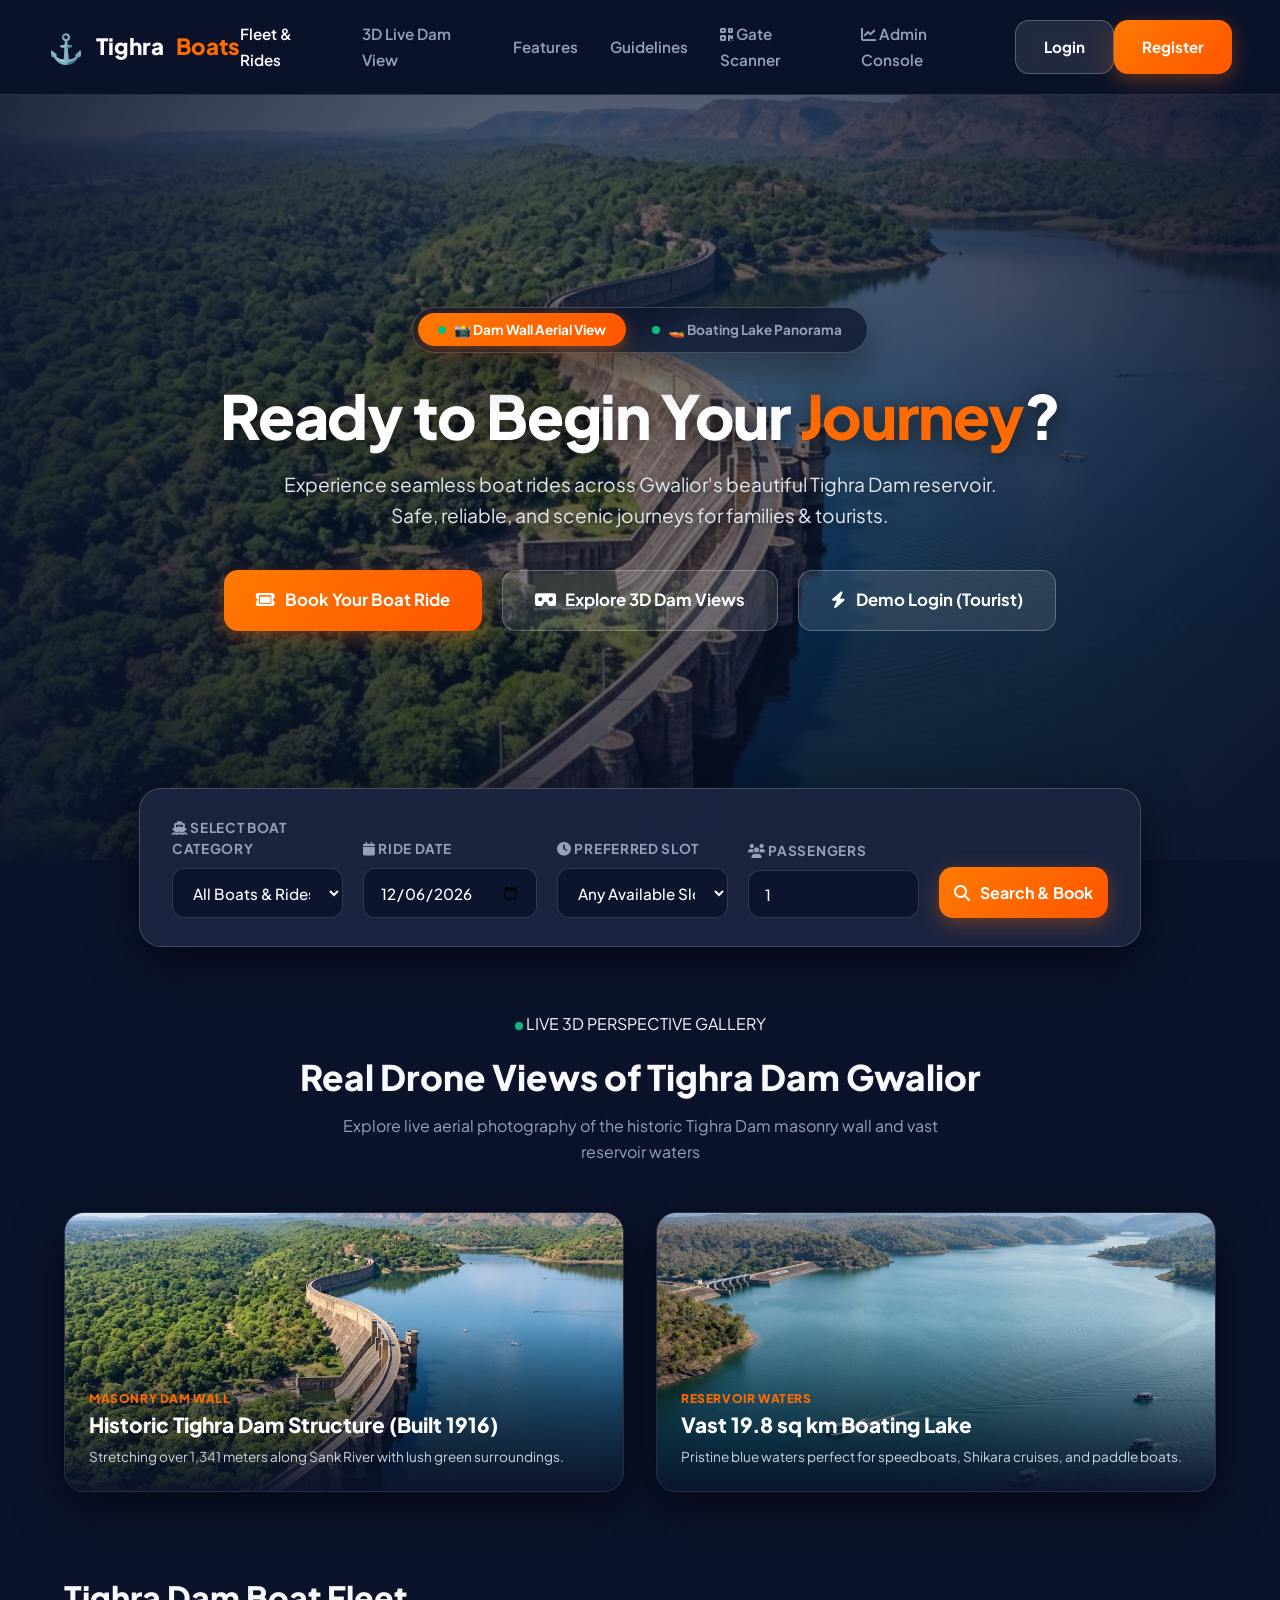
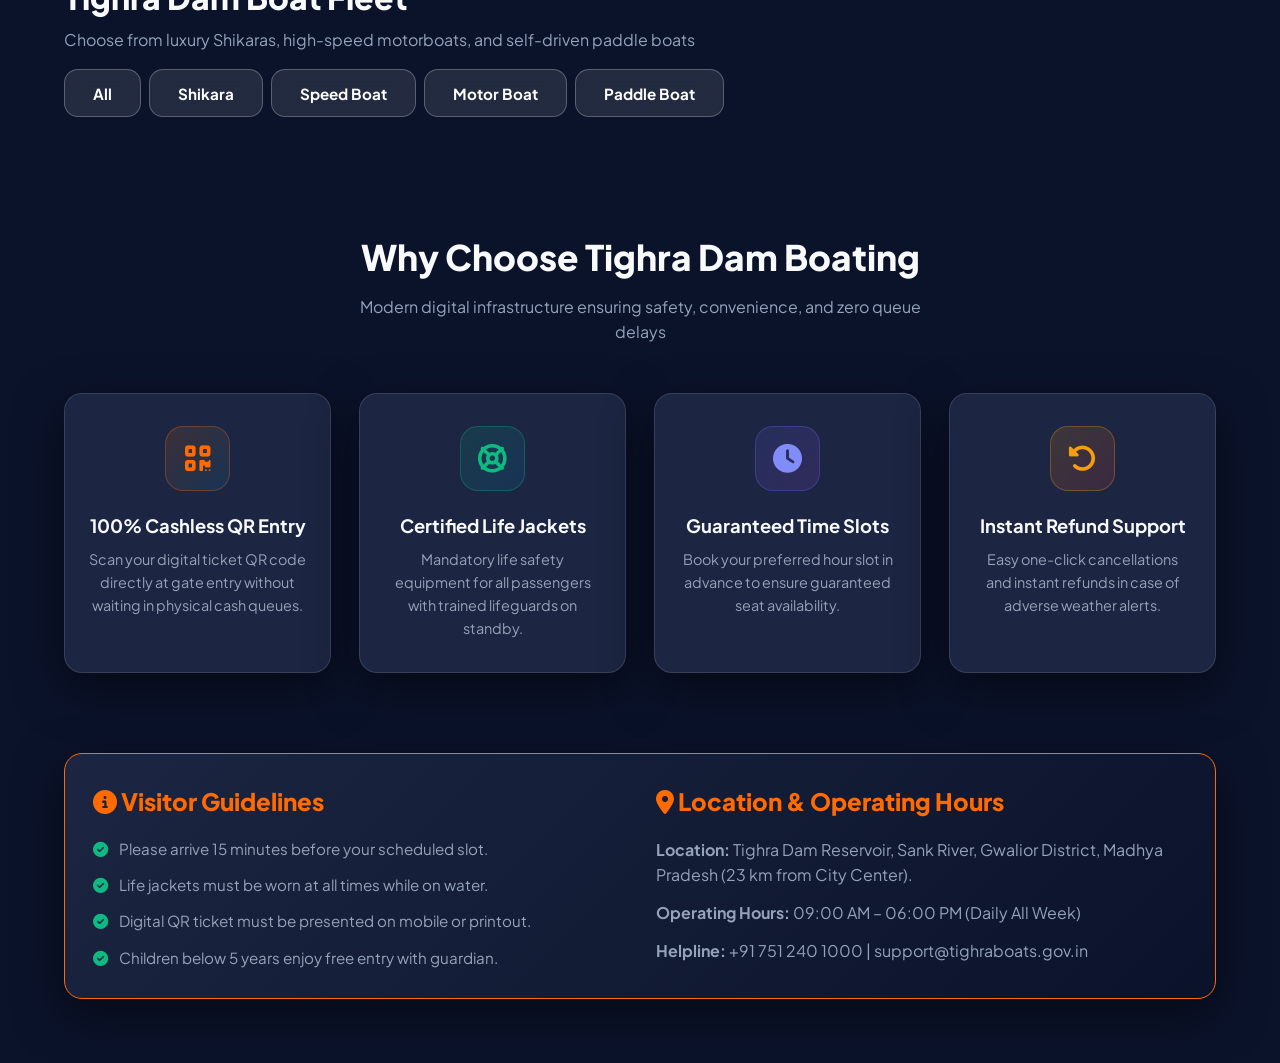
==== commit 3ebeef5c: "Add Meet the Creator & Visionary section featuring Himanshu Rathore and profile photo" ====
--- a/api/index.html
+++ b/api/index.html
@@ -15,17 +15,20 @@
     <a href="/" class="brand">
       <span class="brand-icon">⚓</span> Tighra<span class="highlight">Boats</span>
     </a>
-    <ul class="nav-links">
-      <li><a href="#" class="nav-link active" onclick="switchTab('fleet')">Fleet & Rides</a></li>
-      <li id="my-tickets-nav" style="display: none;"><a href="#" class="nav-link" onclick="switchTab('tickets')">My Tickets</a></li>
-      <li><a href="#showcase-3d" class="nav-link">3D Live Dam View</a></li>
-      <li><a href="#features" class="nav-link">Features</a></li>
-      <li><a href="#visitor-info" class="nav-link">Guidelines</a></li>
+    <button class="nav-toggle-btn" id="navToggleBtn" onclick="toggleMobileNav()" aria-label="Toggle navigation">
+      <i class="fa-solid fa-bars"></i>
+    </button>
+    <ul class="nav-links" id="navLinksMenu">
+      <li><a href="#" class="nav-link active" onclick="switchTab('fleet'); closeMobileNav();">Fleet & Rides</a></li>
+      <li id="my-tickets-nav" style="display: none;"><a href="#" class="nav-link" onclick="switchTab('tickets'); closeMobileNav();">My Tickets</a></li>
+      <li><a href="#showcase-3d" class="nav-link" onclick="closeMobileNav();">3D Live Dam View</a></li>
+      <li><a href="#features" class="nav-link" onclick="closeMobileNav();">Features</a></li>
+      <li><a href="#visitor-info" class="nav-link" onclick="closeMobileNav();">Guidelines</a></li>
       <li><a href="/operator" class="nav-link" target="_blank"><i class="fa-solid fa-qrcode"></i> Gate Scanner</a></li>
       <li><a href="/admin" class="nav-link" target="_blank"><i class="fa-solid fa-chart-line"></i> Admin Console</a></li>
       <li id="auth-buttons">
-        <a href="/login" class="btn btn-outline">Login</a>
-        <a href="/register" class="btn btn-primary">Register</a>
+        <a href="/login" class="btn btn-outline" onclick="closeMobileNav();">Login</a>
+        <a href="/register" class="btn btn-primary" onclick="closeMobileNav();">Register</a>
       </li>
       <li id="user-profile" style="display: none;">
         <span id="user-display-name" style="font-weight: 700; color: var(--primary); margin-right: 0.5rem;"></span>
@@ -414,7 +417,46 @@
         <button type="submit" class="btn btn-primary btn-block" style="padding: 0.9rem;">Create Account</button>
       </form>
     </div>
-  </div>
+    <!-- Meet the Creator & Visionary Section -->
+    <section id="creator-section" style="margin-top: 5rem; margin-bottom: 3rem;">
+      <div style="text-align: center; margin-bottom: 2.5rem;">
+        <div class="badge-pill" style="margin-bottom: 0.75rem;">
+          <span class="pulse-dot"></span> THE MIND BEHIND TIGHRA BOATS
+        </div>
+        <h2 style="font-size: 2.2rem; font-weight: 800; margin-bottom: 0.5rem;">Meet the Creator & Visionary</h2>
+        <p style="color: var(--text-muted); max-width: 650px; margin: 0 auto;">Innovating digital tourism infrastructure for Gwalior's iconic Tighra Dam</p>
+      </div>
+
+      <div class="creator-card" style="background: var(--dark-card); border: 1px solid var(--card-border); border-radius: 24px; padding: 2.5rem; display: flex; align-items: center; gap: 2.5rem; flex-wrap: wrap; box-shadow: var(--glass-shadow);">
+        <div class="creator-img-wrapper" style="position: relative; flex-shrink: 0;">
+          <img src="/static/images/himanshu_rathore.jpg" alt="Himanshu Rathore - Creator & Lead Architect" style="width: 210px; height: 210px; border-radius: 20px; object-fit: cover; border: 3px solid var(--primary); box-shadow: 0 12px 32px rgba(255, 107, 0, 0.35);">
+          <span style="position: absolute; bottom: -10px; right: -10px; background: var(--primary-gradient); color: #fff; padding: 0.35rem 0.85rem; border-radius: 20px; font-size: 0.75rem; font-weight: 800; text-transform: uppercase; letter-spacing: 0.05em; box-shadow: 0 4px 12px rgba(0,0,0,0.3);">Architect</span>
+        </div>
+
+        <div style="flex: 1; min-width: 280px;">
+          <div style="display: flex; align-items: center; gap: 0.75rem; margin-bottom: 0.5rem; flex-wrap: wrap;">
+            <h3 style="font-size: 1.85rem; font-weight: 800; color: #fff;">Himanshu Rathore</h3>
+            <span style="background: rgba(2, 132, 199, 0.2); color: #38bdf8; border: 1px solid rgba(56, 189, 248, 0.4); padding: 0.25rem 0.75rem; border-radius: 20px; font-size: 0.8rem; font-weight: 700;"><i class="fa-solid fa-code"></i> Full-Stack System Architect</span>
+          </div>
+
+          <p style="color: #cbd5e1; font-size: 1.05rem; line-height: 1.7; margin-bottom: 1.25rem;">
+            Conceptualized, engineered, and deployed by <strong>Himanshu Rathore</strong> to revolutionize tourism operations at Tighra Dam, Gwalior. Driven by a vision for smart digital infrastructure, Himanshu designed this end-to-end ecosystem integrating real-time seat allocations, instant QR ticket generation, gate-operator verification, and automated revenue management.
+          </p>
+
+          <div style="display: flex; gap: 1.5rem; flex-wrap: wrap; align-items: center;">
+            <div style="display: flex; align-items: center; gap: 0.5rem; color: var(--text-muted); font-size: 0.9rem;">
+              <i class="fa-solid fa-lightbulb" style="color: var(--primary);"></i>
+              <span>Vision: Cashless & Queue-Free Tourism</span>
+            </div>
+            <div style="display: flex; align-items: center; gap: 0.5rem; color: var(--text-muted); font-size: 0.9rem;">
+              <i class="fa-solid fa-location-dot" style="color: var(--primary);"></i>
+              <span>Gwalior, Madhya Pradesh, India</span>
+            </div>
+          </div>
+        </div>
+      </div>
+    </section>
+  </main>
 
   <!-- Footer -->
   <footer>
--- a/static/css/style.css
+++ b/static/css/style.css
@@ -644,8 +644,186 @@
   font-size: 0.9rem;
 }
 
+/* ==========================================================================
+   RESPONSIVE DESIGN SYSTEM (Mobile, Tablet, Laptop, 4K Displays)
+   ========================================================================== */
+
+.nav-toggle-btn {
+  display: none;
+  background: rgba(255, 255, 255, 0.1);
+  border: 1px solid var(--card-border);
+  color: #fff;
+  font-size: 1.25rem;
+  padding: 0.5rem 0.8rem;
+  border-radius: 10px;
+  cursor: pointer;
+  backdrop-filter: blur(8px);
+  transition: var(--transition);
+}
+
+.nav-toggle-btn:hover {
+  background: var(--primary);
+  border-color: var(--primary);
+}
+
+/* Laptops & Desktop Displays (993px and above) */
+@media (min-width: 993px) {
+  .quick-booking-card {
+    display: grid;
+    grid-template-columns: repeat(4, 1fr) auto;
+    align-items: end;
+    gap: 1.25rem;
+  }
+}
+
+/* Tablets & Small Laptops (769px to 992px) */
+@media (max-width: 992px) {
+  .navbar {
+    padding: 1rem 2rem;
+  }
+  
+  .hero-section {
+    padding: 6rem 1.5rem 4rem;
+  }
+  
+  .hero-title {
+    font-size: clamp(2.2rem, 5vw, 3rem);
+  }
+  
+  .quick-booking-card {
+    display: grid;
+    grid-template-columns: 1fr 1fr;
+    gap: 1.25rem;
+  }
+  
+  .showcase-3d-grid {
+    grid-template-columns: 1fr;
+  }
+}
+
+/* Smartphones & Mobile Devices (768px and below) */
 @media (max-width: 768px) {
-  .navbar { padding: 1rem 1.5rem; }
-  .hero-title { font-size: 2.5rem; }
-  .quick-booking-card { grid-template-columns: 1fr; }
-}
+  .nav-toggle-btn {
+    display: flex;
+    align-items: center;
+    justify-content: center;
+  }
+
+  .navbar {
+    padding: 0.9rem 1.25rem;
+    position: sticky;
+    top: 0;
+    background: rgba(11, 19, 43, 0.96);
+    backdrop-filter: blur(16px);
+  }
+
+  .nav-links {
+    display: none;
+    position: absolute;
+    top: 100%;
+    left: 0;
+    width: 100%;
+    background: rgba(11, 19, 43, 0.98);
+    backdrop-filter: blur(20px);
+    flex-direction: column;
+    padding: 1.5rem;
+    gap: 1rem;
+    border-bottom: 1px solid var(--card-border);
+    box-shadow: 0 20px 40px rgba(0, 0, 0, 0.6);
+  }
+
+  .nav-links.active {
+    display: flex !important;
+  }
+
+  .nav-links li {
+    width: 100%;
+  }
+
+  .nav-links .btn {
+    width: 100%;
+    justify-content: center;
+  }
+
+  .hero-section {
+    padding: 5rem 1rem 3rem;
+  }
+
+  .hero-content {
+    padding: 1.5rem 1rem;
+    border-radius: 16px;
+  }
+
+  .hero-title {
+    font-size: 1.95rem;
+    line-height: 1.3;
+  }
+
+  .hero-subtitle {
+    font-size: 0.95rem;
+  }
+
+  .hero-actions {
+    flex-direction: column;
+    width: 100%;
+  }
+
+  .hero-actions .btn {
+    width: 100%;
+    justify-content: center;
+  }
+
+  .quick-booking-container {
+    padding: 0 1rem;
+    margin-top: -2rem;
+  }
+
+  .quick-booking-card {
+    display: grid;
+    grid-template-columns: 1fr;
+    padding: 1.25rem;
+    gap: 1rem;
+  }
+
+  .showcase-3d-grid, .fleet-grid {
+    grid-template-columns: 1fr !important;
+    gap: 1.25rem;
+  }
+
+  .modal-card, .booking-modal-card, .ticket-modal-card {
+    width: 95vw !important;
+    max-height: 90vh !important;
+    padding: 1.25rem !important;
+    overflow-y: auto;
+  }
+
+  .ticket-qr img {
+    width: 140px;
+    height: 140px;
+  }
+
+  footer {
+    padding: 2.5rem 1.25rem 1.5rem;
+  }
+
+  .footer-content {
+    grid-template-columns: 1fr;
+    gap: 1.75rem;
+  }
+}
+
+/* Extra Small Mobile Screens (<= 480px) */
+@media (max-width: 480px) {
+  .hero-title {
+    font-size: 1.75rem;
+  }
+
+  .brand {
+    font-size: 1.2rem;
+  }
+
+  .view-btn {
+    font-size: 0.75rem;
+    padding: 0.4rem 0.75rem;
+  }
+}
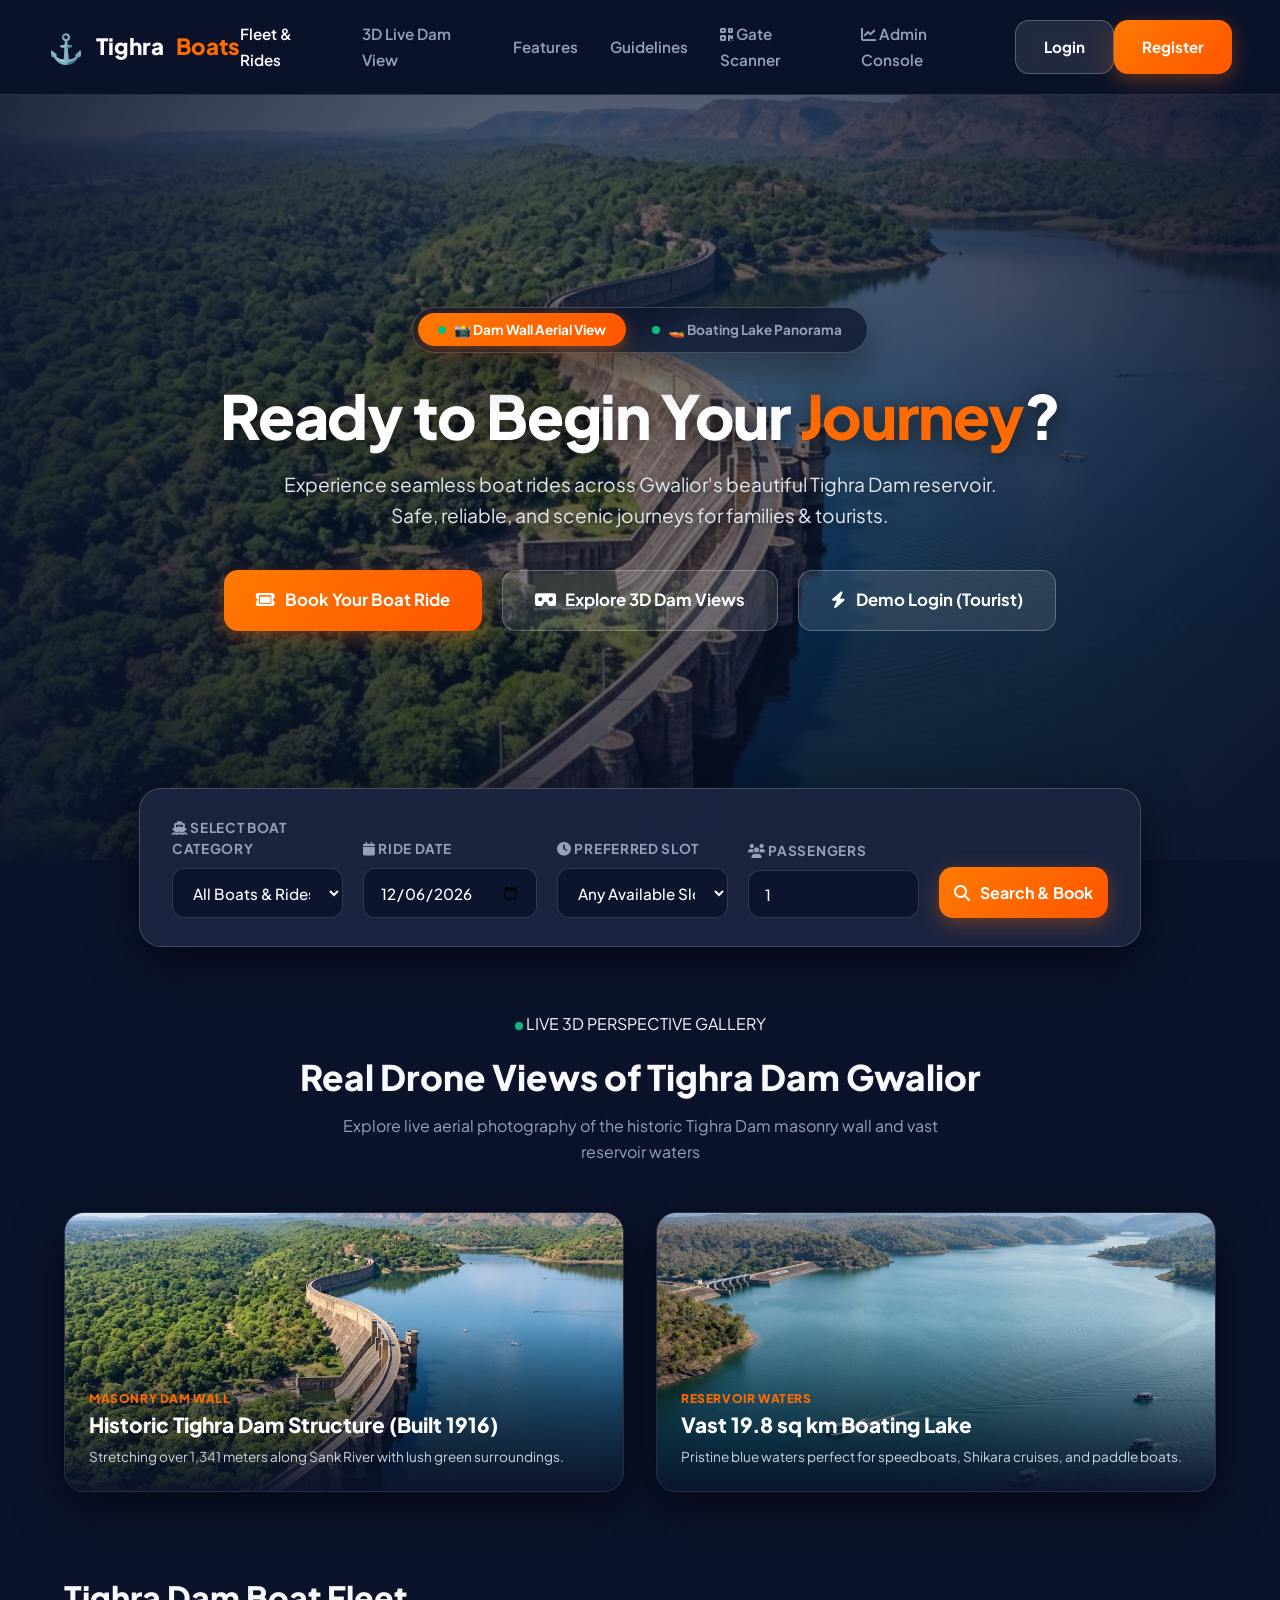
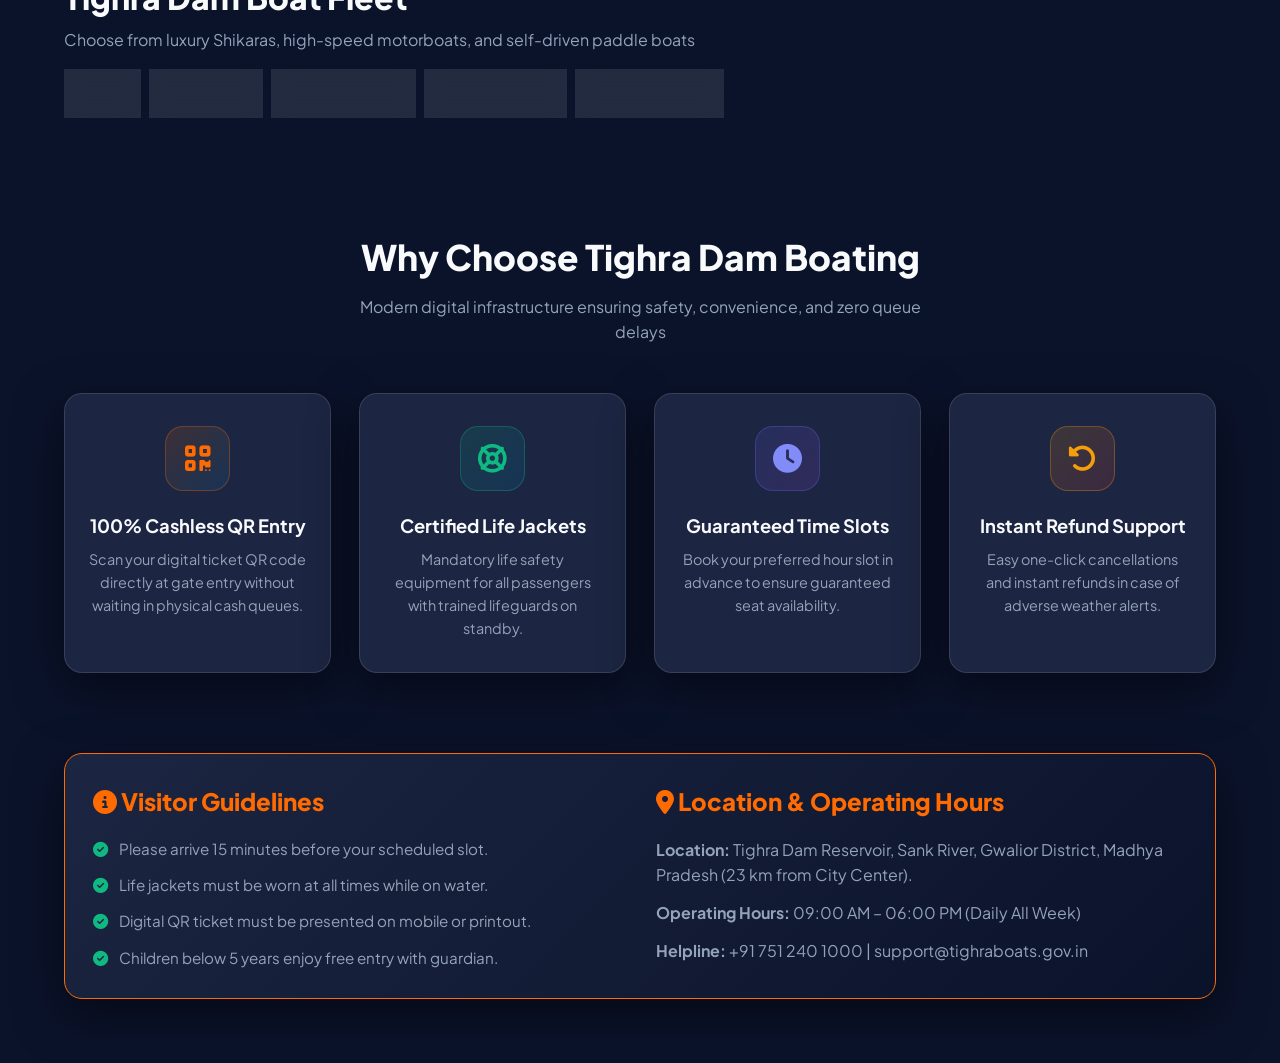
==== commit 0808160c: "Deploy Meet the Creator section featuring Himanshu Rathore to live website" ====
--- a/api/index.html
+++ b/api/index.html
@@ -1,5 +1,5 @@
 <!DOCTYPE html>
-<!-- Tighra Dam Official Waterways Portal v2.0 -->
+<!-- Tighra Dam Official Waterways Portal v2.5 - Created by Himanshu Rathore -->
 <html lang="en">
 <head>
   <meta charset="UTF-8">
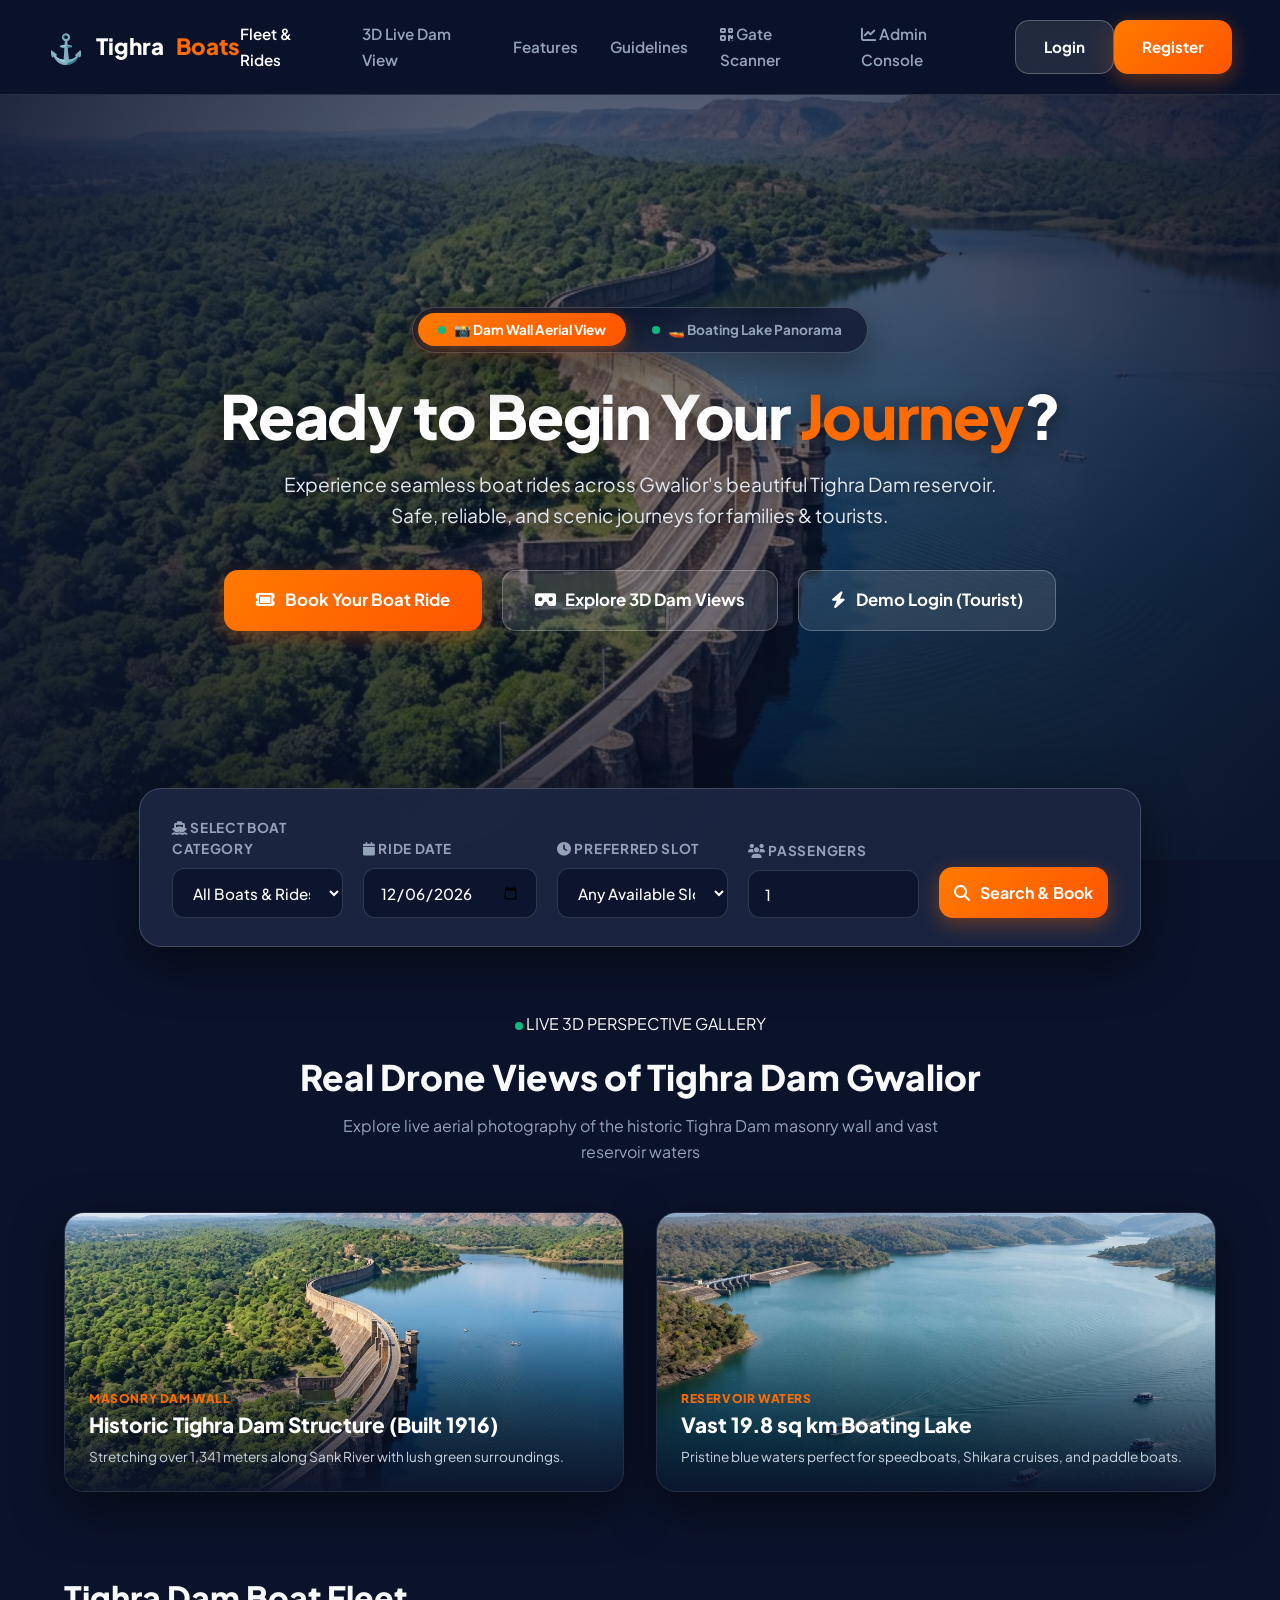
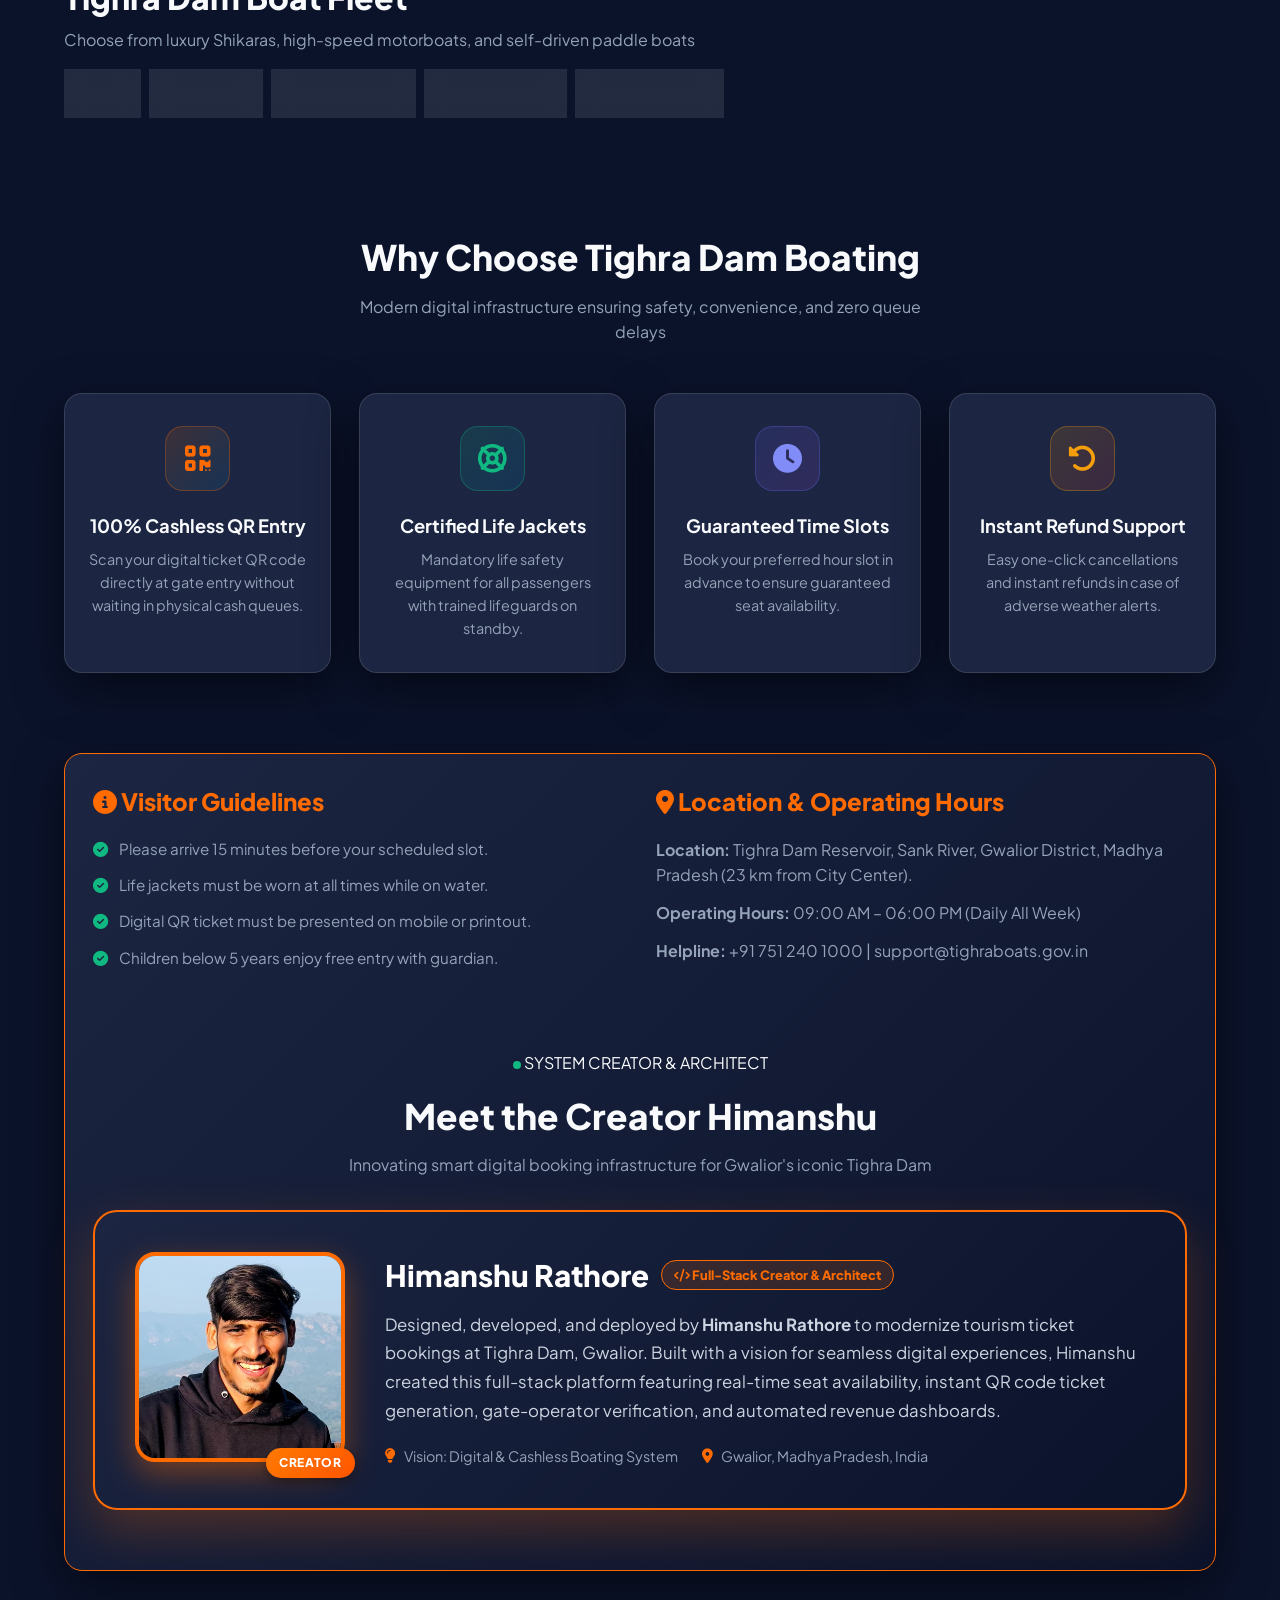
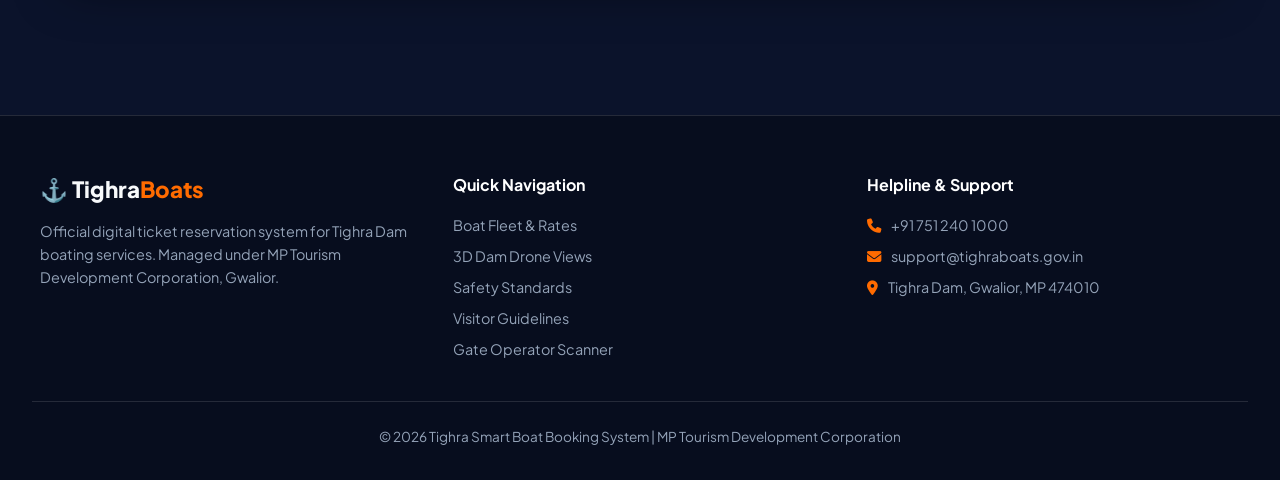
==== commit 0ac9c3a4: "Move Meet the Creator Himanshu section outside hidden modal into primary main page view" ====
--- a/api/index.html
+++ b/api/index.html
@@ -225,9 +225,45 @@
             <p style="color: var(--text-muted);"><strong>Helpline:</strong> +91 751 240 1000 | support@tighraboats.gov.in</p>
           </div>
         </div>
+    <!-- Meet the Creator Himanshu Section -->
+    <section id="creator-section" style="margin-top: 5rem; margin-bottom: 2rem;">
+      <div style="text-align: center; margin-bottom: 2rem;">
+        <div class="badge-pill" style="margin-bottom: 0.75rem;">
+          <span class="pulse-dot"></span> SYSTEM CREATOR & ARCHITECT
+        </div>
+        <h2 style="font-size: 2.2rem; font-weight: 800; margin-bottom: 0.5rem;">Meet the Creator Himanshu</h2>
+        <p style="color: var(--text-muted); max-width: 650px; margin: 0 auto;">Innovating smart digital booking infrastructure for Gwalior's iconic Tighra Dam</p>
+      </div>
+
+      <div class="creator-card" style="background: linear-gradient(135deg, #1c2541 0%, #0b132b 100%); border: 2px solid var(--primary); border-radius: 24px; padding: 2.5rem; display: flex; align-items: center; gap: 2.5rem; flex-wrap: wrap; box-shadow: 0 20px 50px rgba(255, 107, 0, 0.25);">
+        <div class="creator-img-wrapper" style="position: relative; flex-shrink: 0; margin: 0 auto;">
+          <img src="/static/images/himanshu_rathore.jpg" alt="Meet the Creator Himanshu" style="width: 210px; height: 210px; border-radius: 20px; object-fit: cover; border: 4px solid var(--primary); box-shadow: 0 12px 32px rgba(255, 107, 0, 0.4);">
+          <span style="position: absolute; bottom: -10px; right: -10px; background: var(--primary-gradient); color: #fff; padding: 0.35rem 0.85rem; border-radius: 20px; font-size: 0.75rem; font-weight: 800; text-transform: uppercase; letter-spacing: 0.05em; box-shadow: 0 4px 12px rgba(0,0,0,0.4);">Creator</span>
+        </div>
+
+        <div style="flex: 1; min-width: 280px;">
+          <div style="display: flex; align-items: center; gap: 0.75rem; margin-bottom: 0.75rem; flex-wrap: wrap;">
+            <h3 style="font-size: 1.85rem; font-weight: 800; color: #fff;">Himanshu Rathore</h3>
+            <span style="background: rgba(255, 107, 0, 0.15); color: var(--primary); border: 1px solid var(--primary); padding: 0.25rem 0.75rem; border-radius: 20px; font-size: 0.8rem; font-weight: 800;"><i class="fa-solid fa-code"></i> Full-Stack Creator & Architect</span>
+          </div>
+
+          <p style="color: #cbd5e1; font-size: 1.05rem; line-height: 1.7; margin-bottom: 1.25rem;">
+            Designed, developed, and deployed by <strong>Himanshu Rathore</strong> to modernize tourism ticket bookings at Tighra Dam, Gwalior. Built with a vision for seamless digital experiences, Himanshu created this full-stack platform featuring real-time seat availability, instant QR code ticket generation, gate-operator verification, and automated revenue dashboards.
+          </p>
+
+          <div style="display: flex; gap: 1.5rem; flex-wrap: wrap; align-items: center;">
+            <div style="display: flex; align-items: center; gap: 0.5rem; color: var(--text-muted); font-size: 0.9rem;">
+              <i class="fa-solid fa-lightbulb" style="color: var(--primary);"></i>
+              <span>Vision: Digital & Cashless Boating System</span>
+            </div>
+            <div style="display: flex; align-items: center; gap: 0.5rem; color: var(--text-muted); font-size: 0.9rem;">
+              <i class="fa-solid fa-location-dot" style="color: var(--primary);"></i>
+              <span>Gwalior, Madhya Pradesh, India</span>
+            </div>
+          </div>
+        </div>
       </div>
     </section>
-
   </main>
 
   <!-- Booking Modal -->
@@ -417,46 +453,7 @@
         <button type="submit" class="btn btn-primary btn-block" style="padding: 0.9rem;">Create Account</button>
       </form>
     </div>
-    <!-- Meet the Creator & Visionary Section -->
-    <section id="creator-section" style="margin-top: 5rem; margin-bottom: 3rem;">
-      <div style="text-align: center; margin-bottom: 2.5rem;">
-        <div class="badge-pill" style="margin-bottom: 0.75rem;">
-          <span class="pulse-dot"></span> THE MIND BEHIND TIGHRA BOATS
-        </div>
-        <h2 style="font-size: 2.2rem; font-weight: 800; margin-bottom: 0.5rem;">Meet the Creator & Visionary</h2>
-        <p style="color: var(--text-muted); max-width: 650px; margin: 0 auto;">Innovating digital tourism infrastructure for Gwalior's iconic Tighra Dam</p>
-      </div>
-
-      <div class="creator-card" style="background: var(--dark-card); border: 1px solid var(--card-border); border-radius: 24px; padding: 2.5rem; display: flex; align-items: center; gap: 2.5rem; flex-wrap: wrap; box-shadow: var(--glass-shadow);">
-        <div class="creator-img-wrapper" style="position: relative; flex-shrink: 0;">
-          <img src="/static/images/himanshu_rathore.jpg" alt="Himanshu Rathore - Creator & Lead Architect" style="width: 210px; height: 210px; border-radius: 20px; object-fit: cover; border: 3px solid var(--primary); box-shadow: 0 12px 32px rgba(255, 107, 0, 0.35);">
-          <span style="position: absolute; bottom: -10px; right: -10px; background: var(--primary-gradient); color: #fff; padding: 0.35rem 0.85rem; border-radius: 20px; font-size: 0.75rem; font-weight: 800; text-transform: uppercase; letter-spacing: 0.05em; box-shadow: 0 4px 12px rgba(0,0,0,0.3);">Architect</span>
-        </div>
-
-        <div style="flex: 1; min-width: 280px;">
-          <div style="display: flex; align-items: center; gap: 0.75rem; margin-bottom: 0.5rem; flex-wrap: wrap;">
-            <h3 style="font-size: 1.85rem; font-weight: 800; color: #fff;">Himanshu Rathore</h3>
-            <span style="background: rgba(2, 132, 199, 0.2); color: #38bdf8; border: 1px solid rgba(56, 189, 248, 0.4); padding: 0.25rem 0.75rem; border-radius: 20px; font-size: 0.8rem; font-weight: 700;"><i class="fa-solid fa-code"></i> Full-Stack System Architect</span>
-          </div>
-
-          <p style="color: #cbd5e1; font-size: 1.05rem; line-height: 1.7; margin-bottom: 1.25rem;">
-            Conceptualized, engineered, and deployed by <strong>Himanshu Rathore</strong> to revolutionize tourism operations at Tighra Dam, Gwalior. Driven by a vision for smart digital infrastructure, Himanshu designed this end-to-end ecosystem integrating real-time seat allocations, instant QR ticket generation, gate-operator verification, and automated revenue management.
-          </p>
-
-          <div style="display: flex; gap: 1.5rem; flex-wrap: wrap; align-items: center;">
-            <div style="display: flex; align-items: center; gap: 0.5rem; color: var(--text-muted); font-size: 0.9rem;">
-              <i class="fa-solid fa-lightbulb" style="color: var(--primary);"></i>
-              <span>Vision: Cashless & Queue-Free Tourism</span>
-            </div>
-            <div style="display: flex; align-items: center; gap: 0.5rem; color: var(--text-muted); font-size: 0.9rem;">
-              <i class="fa-solid fa-location-dot" style="color: var(--primary);"></i>
-              <span>Gwalior, Madhya Pradesh, India</span>
-            </div>
-          </div>
-        </div>
-      </div>
-    </section>
-  </main>
+  </div>
 
   <!-- Footer -->
   <footer>
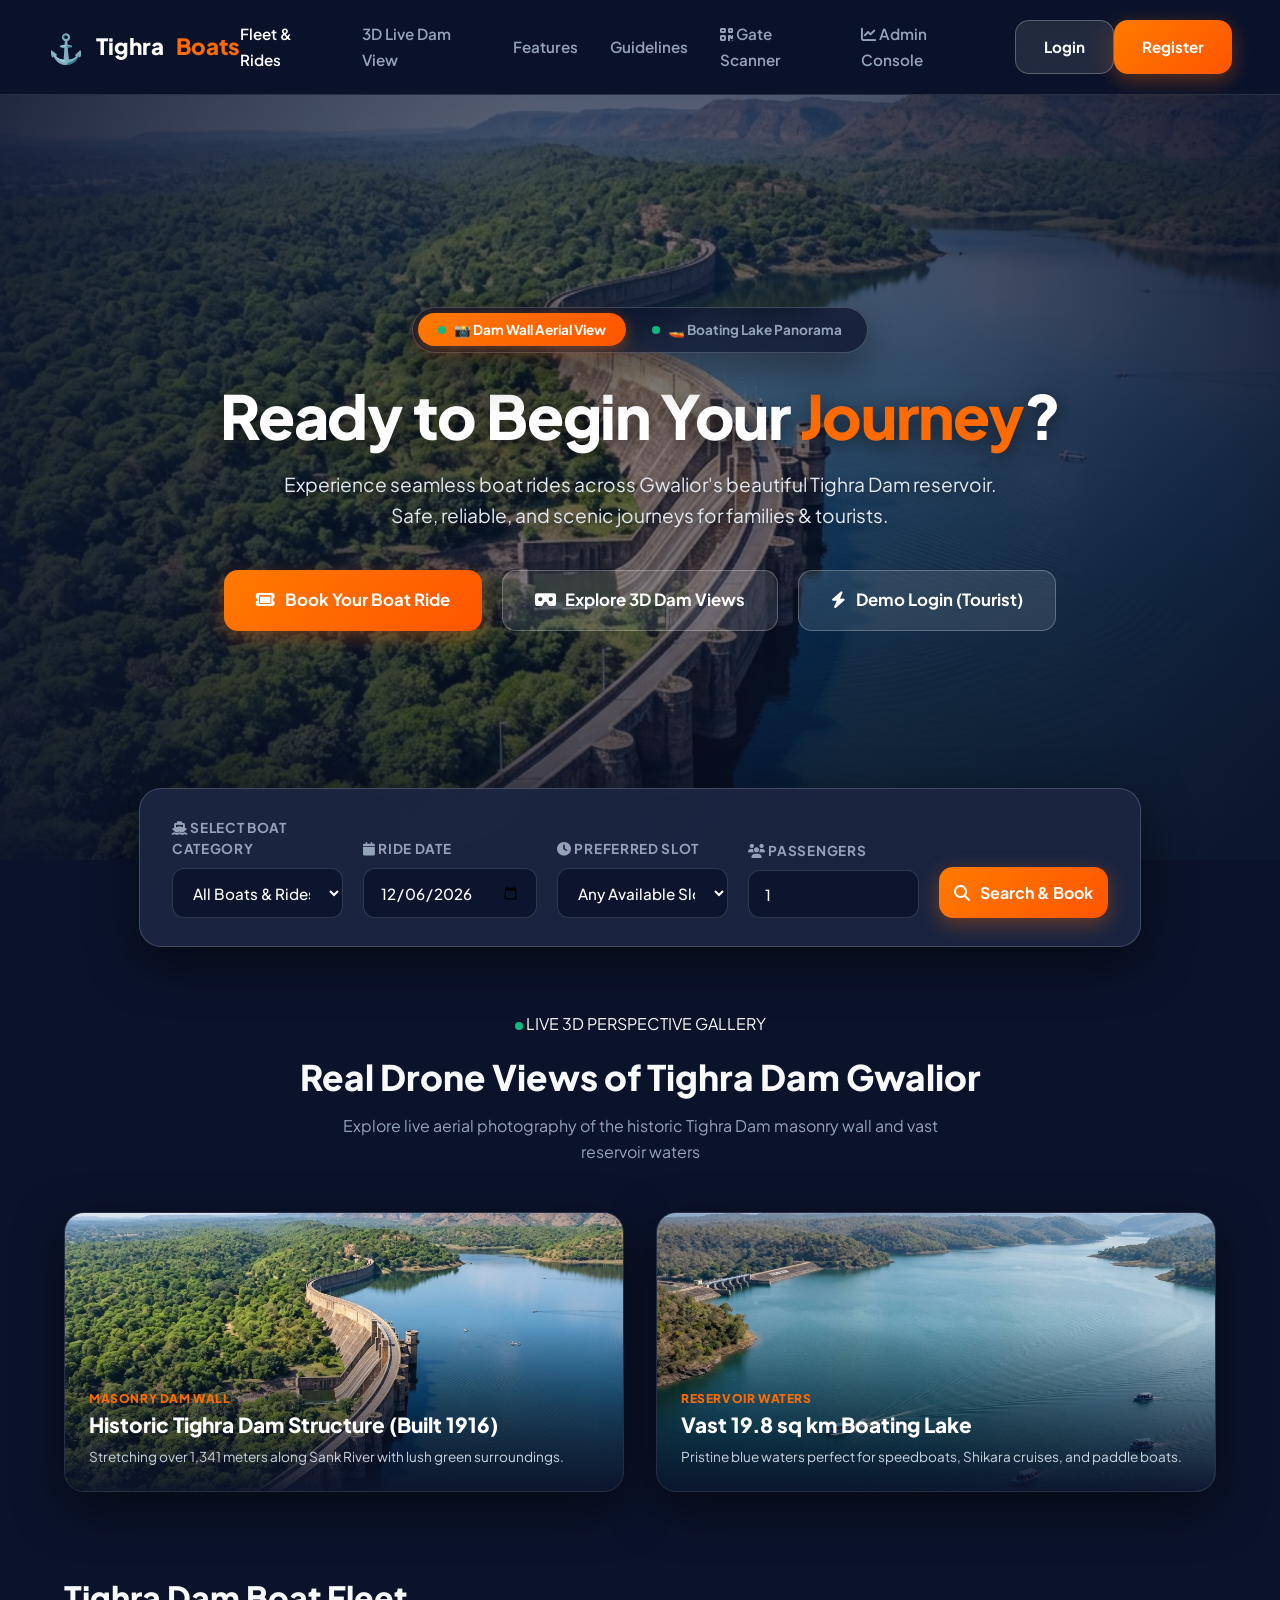
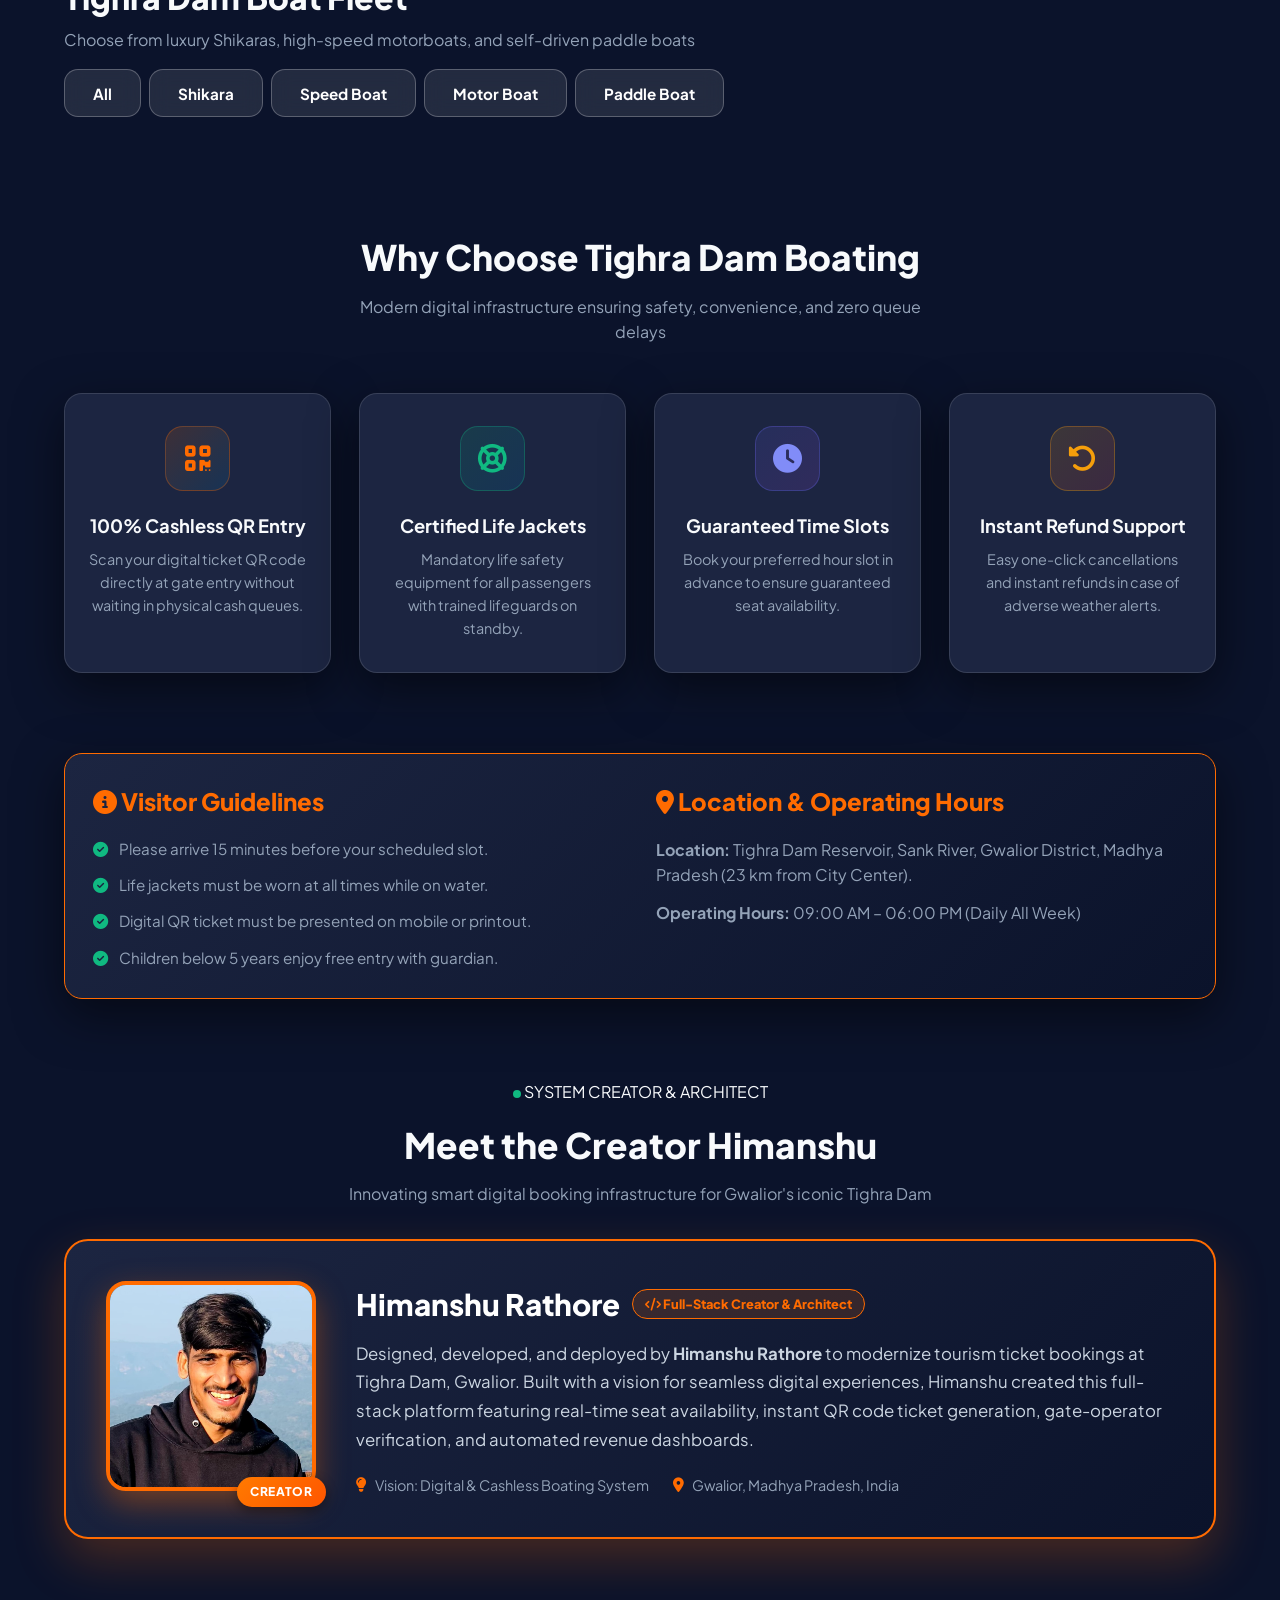
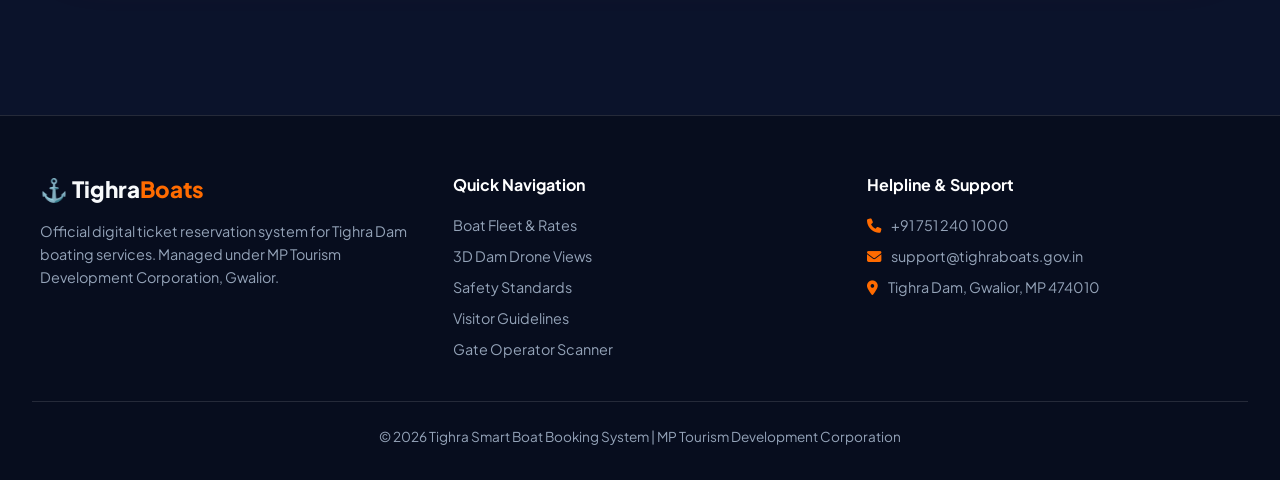
==== commit 11a0c382: "Fix Meet the Creator Himanshu section tag closure so it displays prominently on main page view" ====
--- a/api/index.html
+++ b/api/index.html
@@ -222,9 +222,11 @@
             <h3 style="font-size: 1.5rem; font-weight: 800; margin-bottom: 1rem; color: var(--primary);"><i class="fa-solid fa-location-dot"></i> Location & Operating Hours</h3>
             <p style="color: var(--text-muted); margin-bottom: 0.75rem;"><strong>Location:</strong> Tighra Dam Reservoir, Sank River, Gwalior District, Madhya Pradesh (23 km from City Center).</p>
             <p style="color: var(--text-muted); margin-bottom: 0.75rem;"><strong>Operating Hours:</strong> 09:00 AM – 06:00 PM (Daily All Week)</p>
-            <p style="color: var(--text-muted);"><strong>Helpline:</strong> +91 751 240 1000 | support@tighraboats.gov.in</p>
-          </div>
-        </div>
+          </div>
+        </div>
+      </div>
+    </section>
+
     <!-- Meet the Creator Himanshu Section -->
     <section id="creator-section" style="margin-top: 5rem; margin-bottom: 2rem;">
       <div style="text-align: center; margin-bottom: 2rem;">
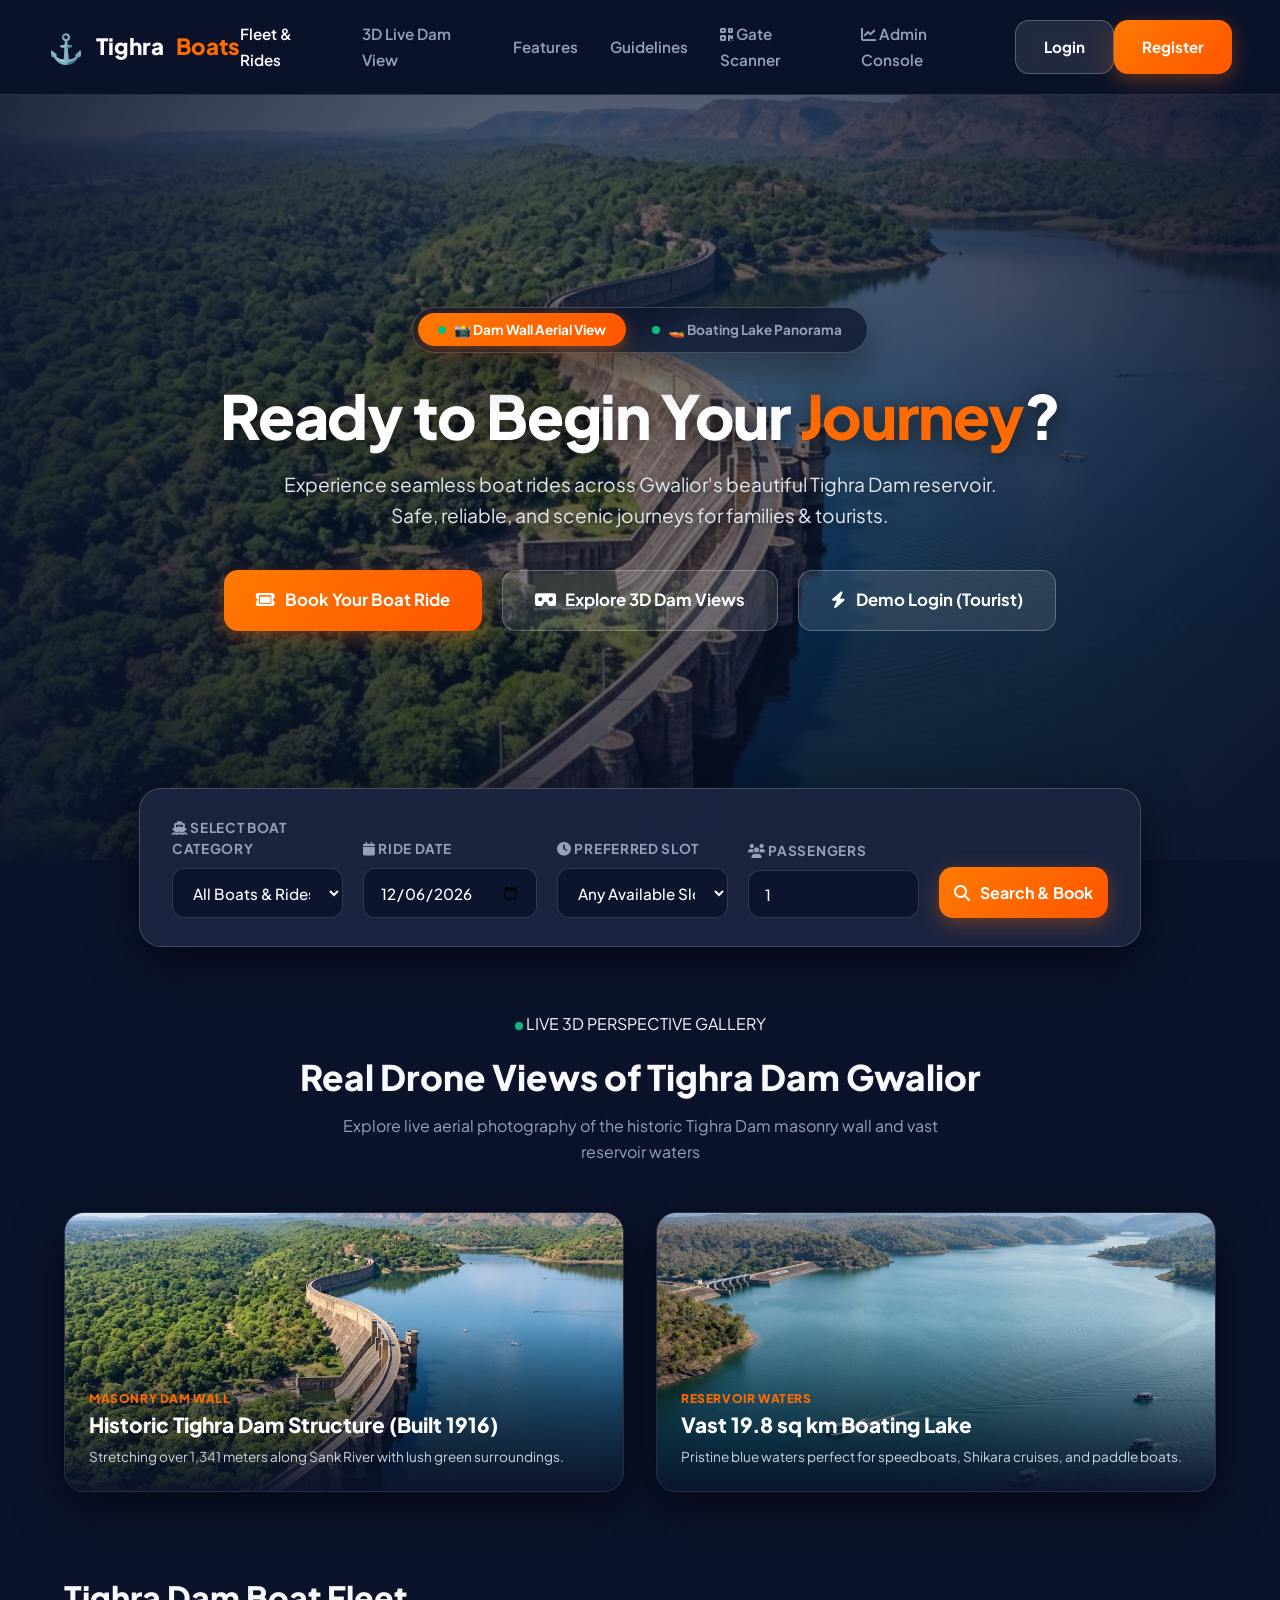
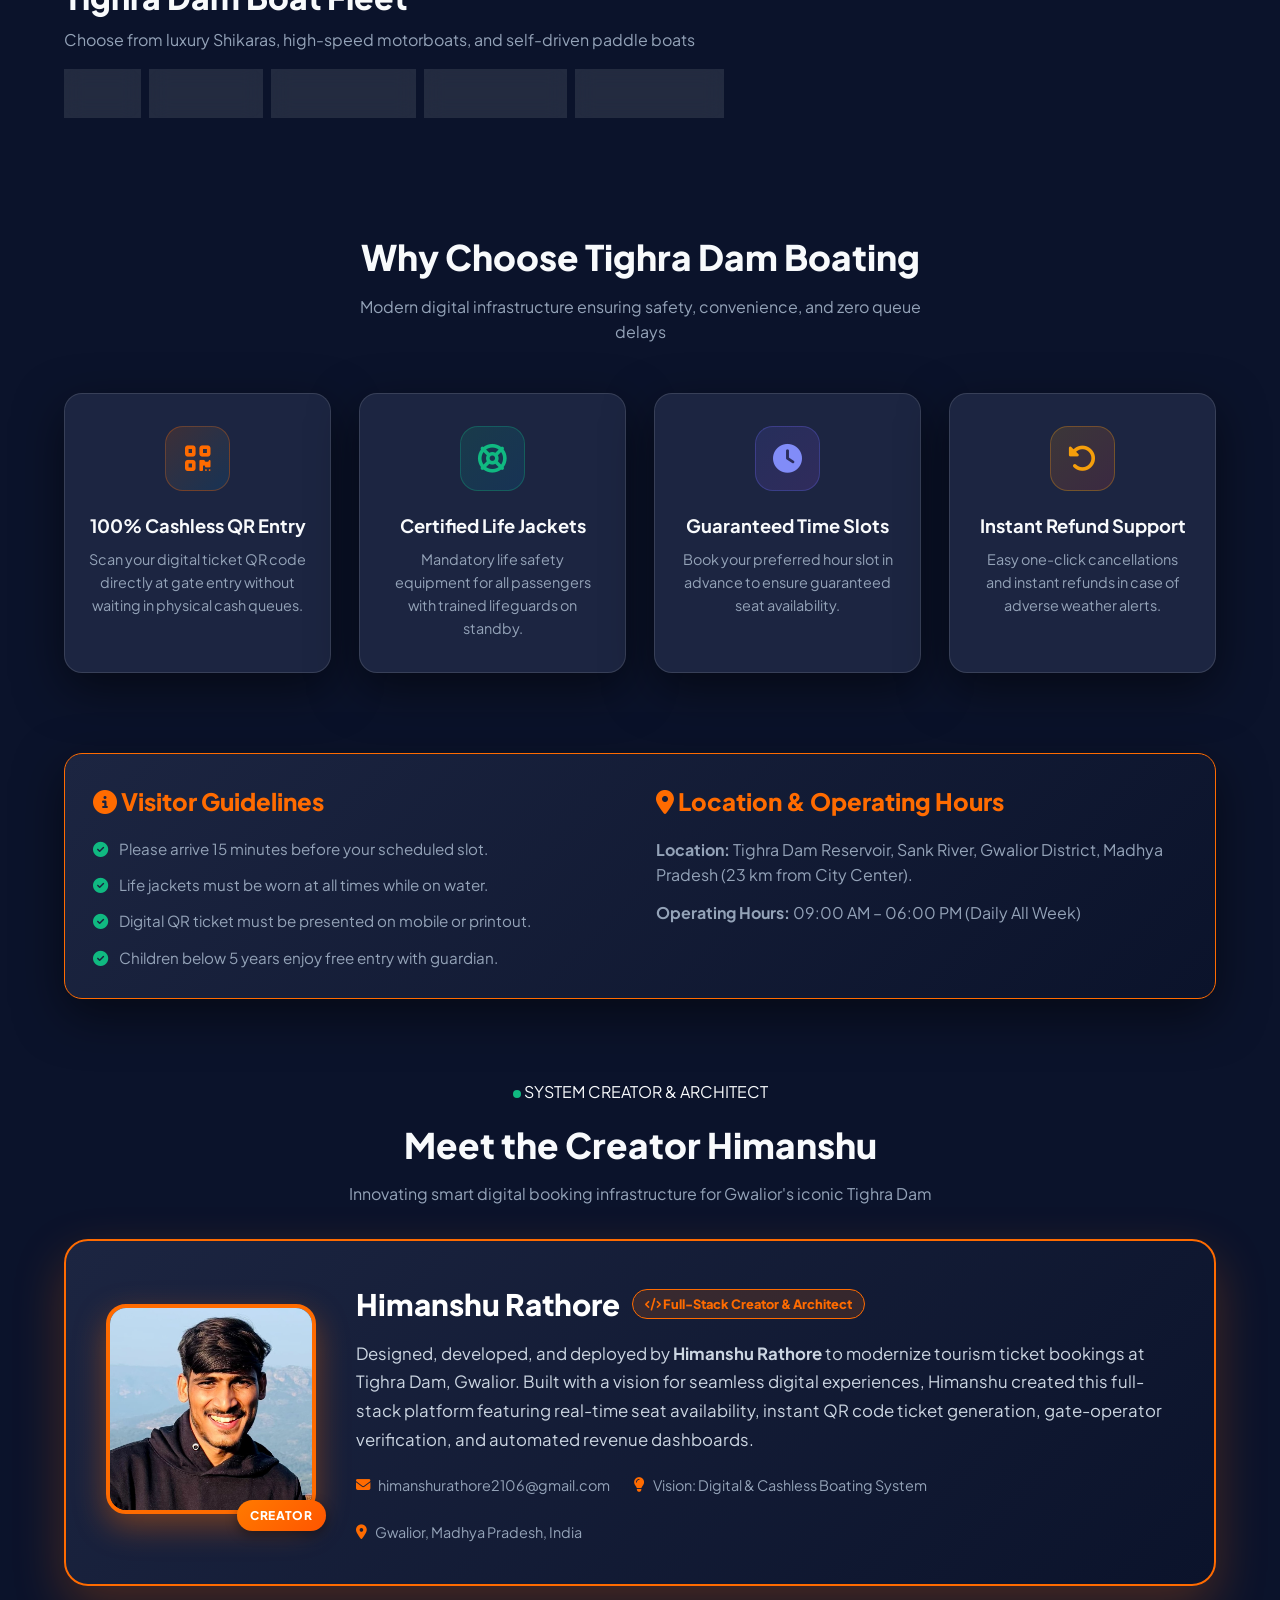
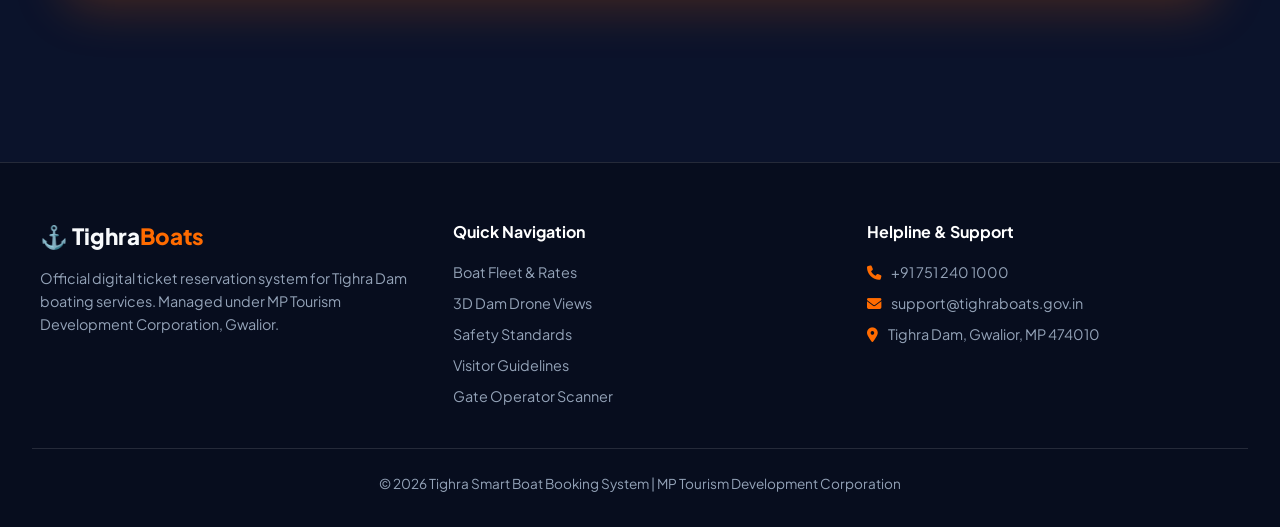
==== commit 3c3120d7: "Add Gmail address himanshurathore2106@gmail.com to Meet the Creator section" ====
--- a/api/index.html
+++ b/api/index.html
@@ -255,6 +255,10 @@
 
           <div style="display: flex; gap: 1.5rem; flex-wrap: wrap; align-items: center;">
             <div style="display: flex; align-items: center; gap: 0.5rem; color: var(--text-muted); font-size: 0.9rem;">
+              <i class="fa-solid fa-envelope" style="color: var(--primary);"></i>
+              <a href="mailto:himanshurathore2106@gmail.com" style="color: inherit; text-decoration: none;" onmouseover="this.style.color='var(--primary)'" onmouseout="this.style.color='inherit'">himanshurathore2106@gmail.com</a>
+            </div>
+            <div style="display: flex; align-items: center; gap: 0.5rem; color: var(--text-muted); font-size: 0.9rem;">
               <i class="fa-solid fa-lightbulb" style="color: var(--primary);"></i>
               <span>Vision: Digital & Cashless Boating System</span>
             </div>
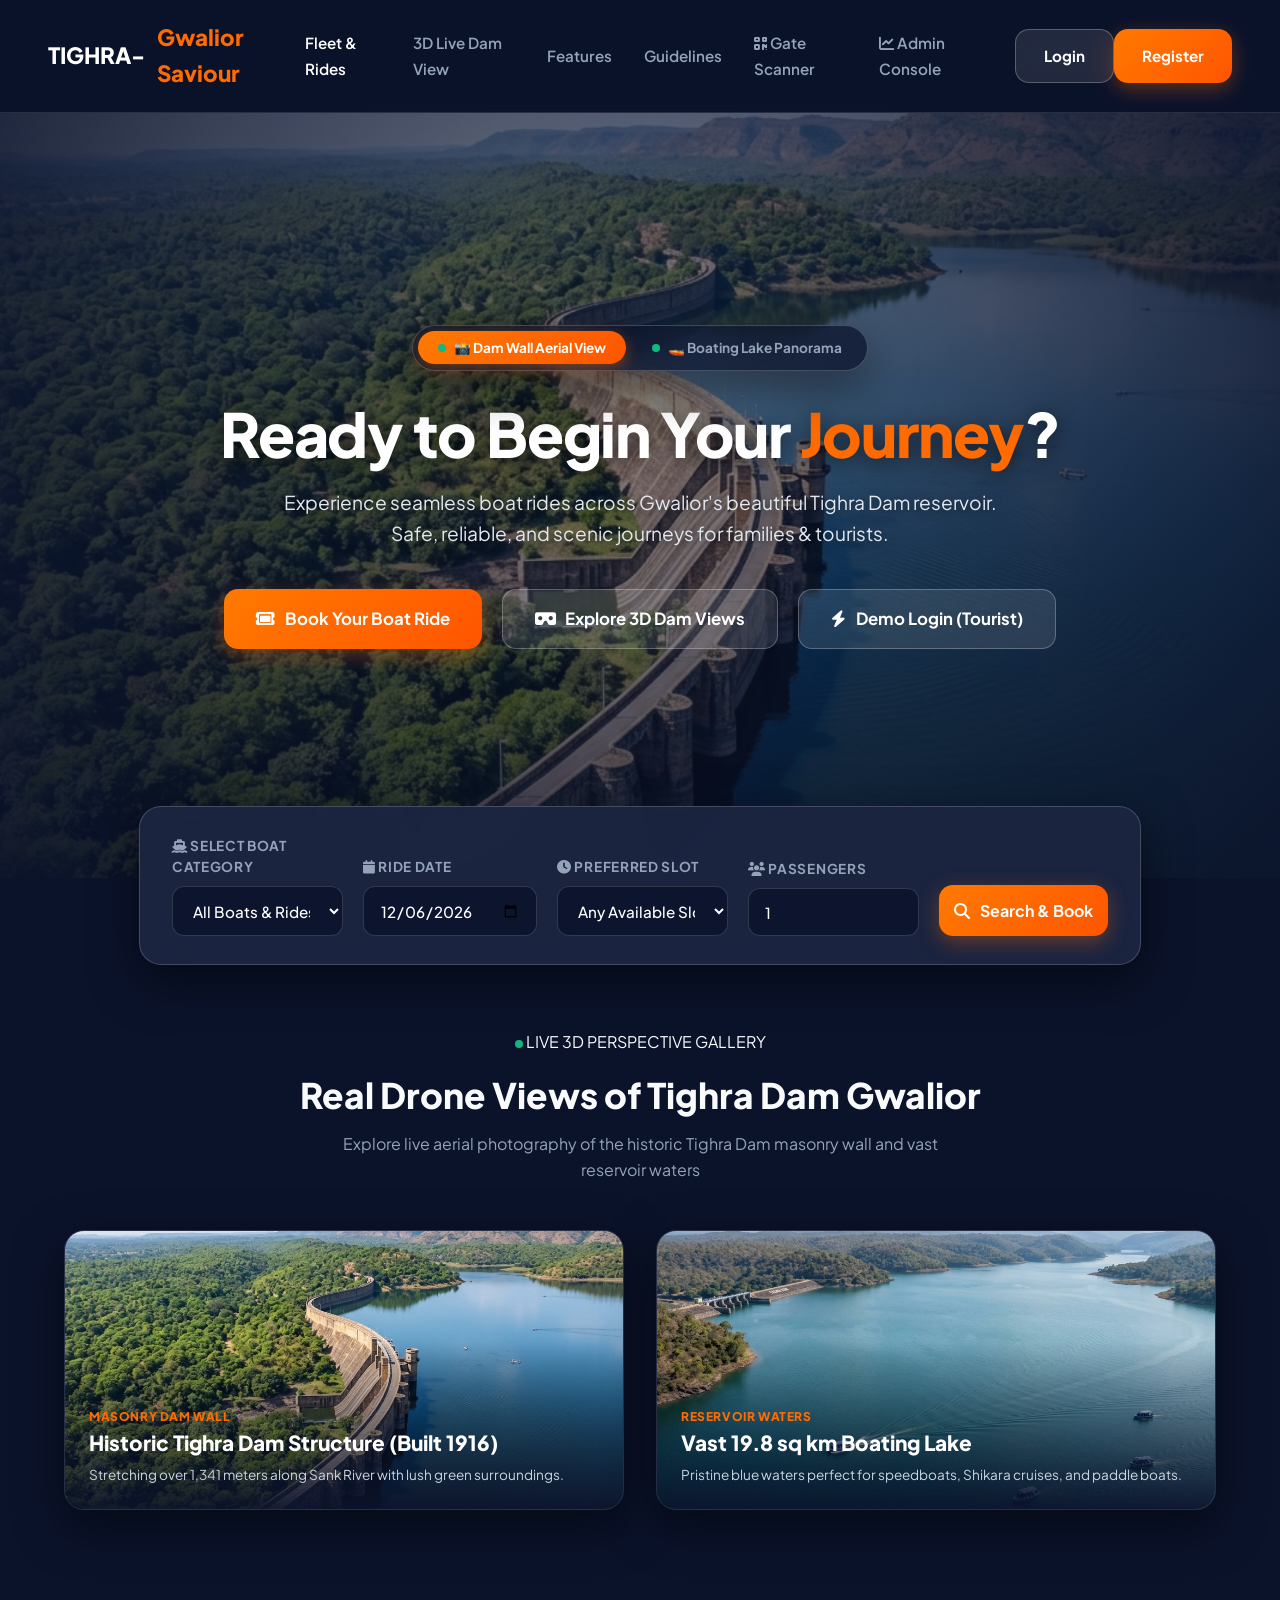
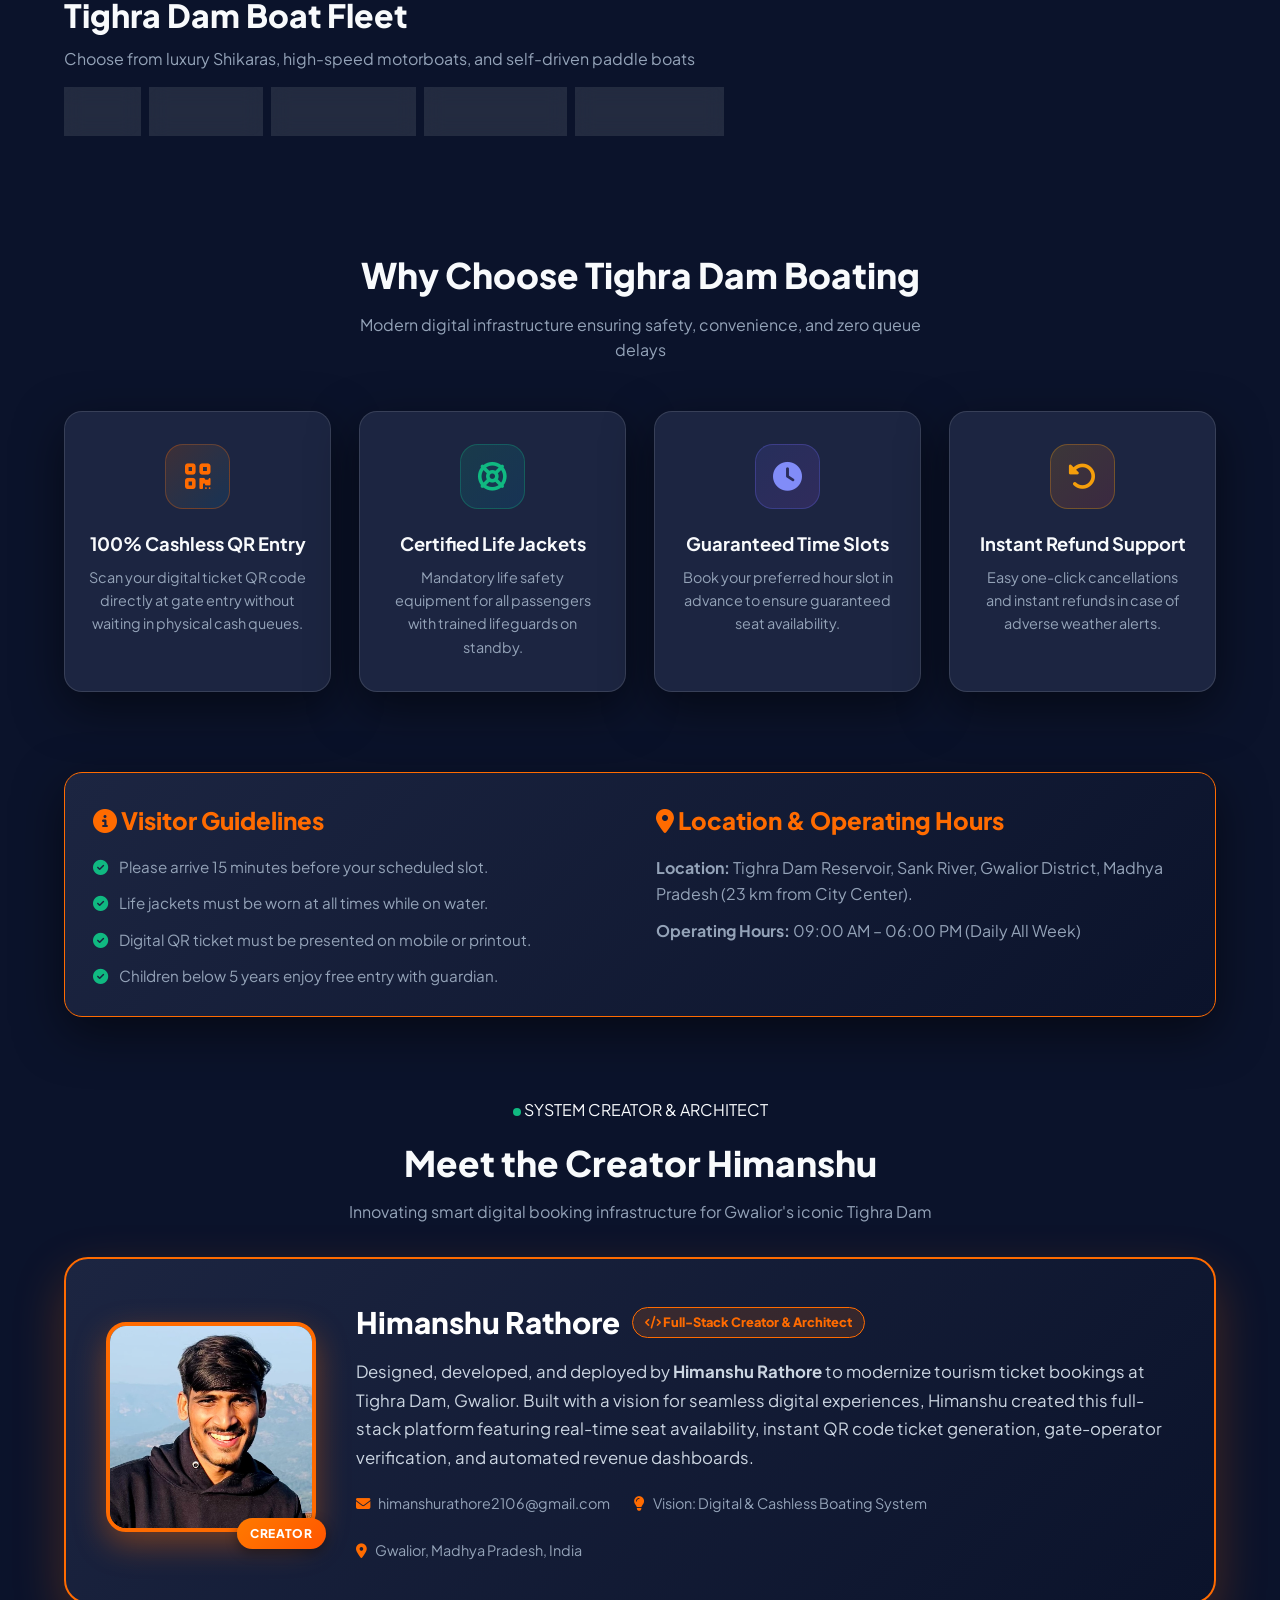
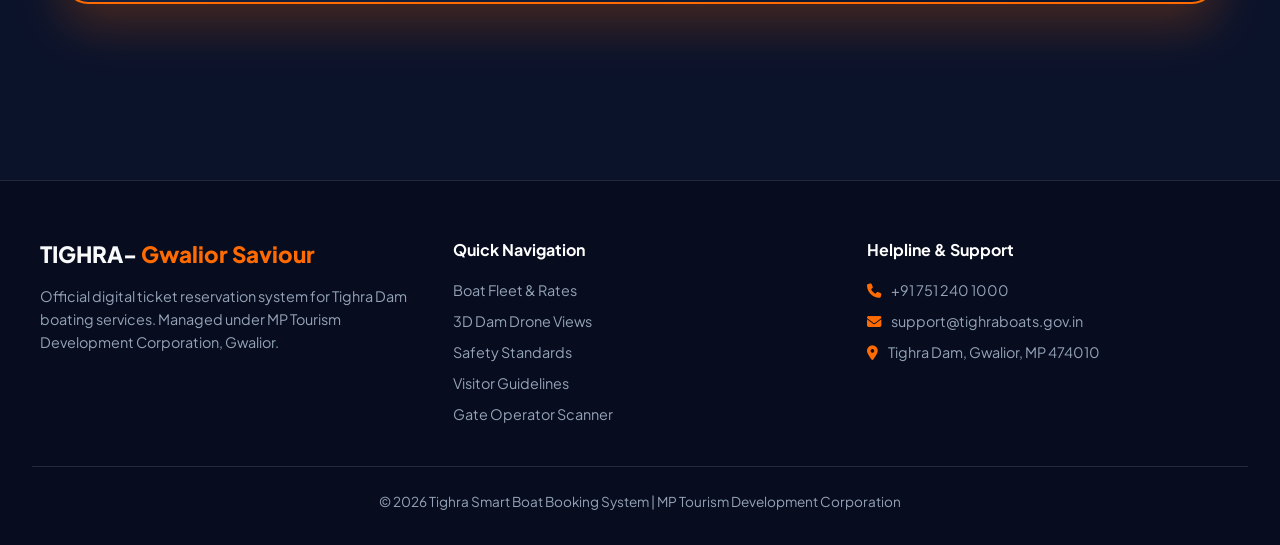
==== commit 2f48e681: "Remove anchor emoji and rename brand logo to TIGHRA- Gwalior Saviour" ====
--- a/api/index.html
+++ b/api/index.html
@@ -13,7 +13,7 @@
   <!-- Navigation Bar -->
   <nav class="navbar">
     <a href="/" class="brand">
-      <span class="brand-icon">⚓</span> Tighra<span class="highlight">Boats</span>
+      TIGHRA- <span class="highlight">Gwalior Saviour</span>
     </a>
     <button class="nav-toggle-btn" id="navToggleBtn" onclick="toggleMobileNav()" aria-label="Toggle navigation">
       <i class="fa-solid fa-bars"></i>
@@ -465,7 +465,7 @@
   <footer>
     <div class="footer-content">
       <div>
-        <div class="footer-brand">⚓ Tighra<span style="color: var(--primary);">Boats</span></div>
+        <div class="footer-brand">TIGHRA- <span style="color: var(--primary);">Gwalior Saviour</span></div>
         <p class="footer-text">Official digital ticket reservation system for Tighra Dam boating services. Managed under MP Tourism Development Corporation, Gwalior.</p>
       </div>
 
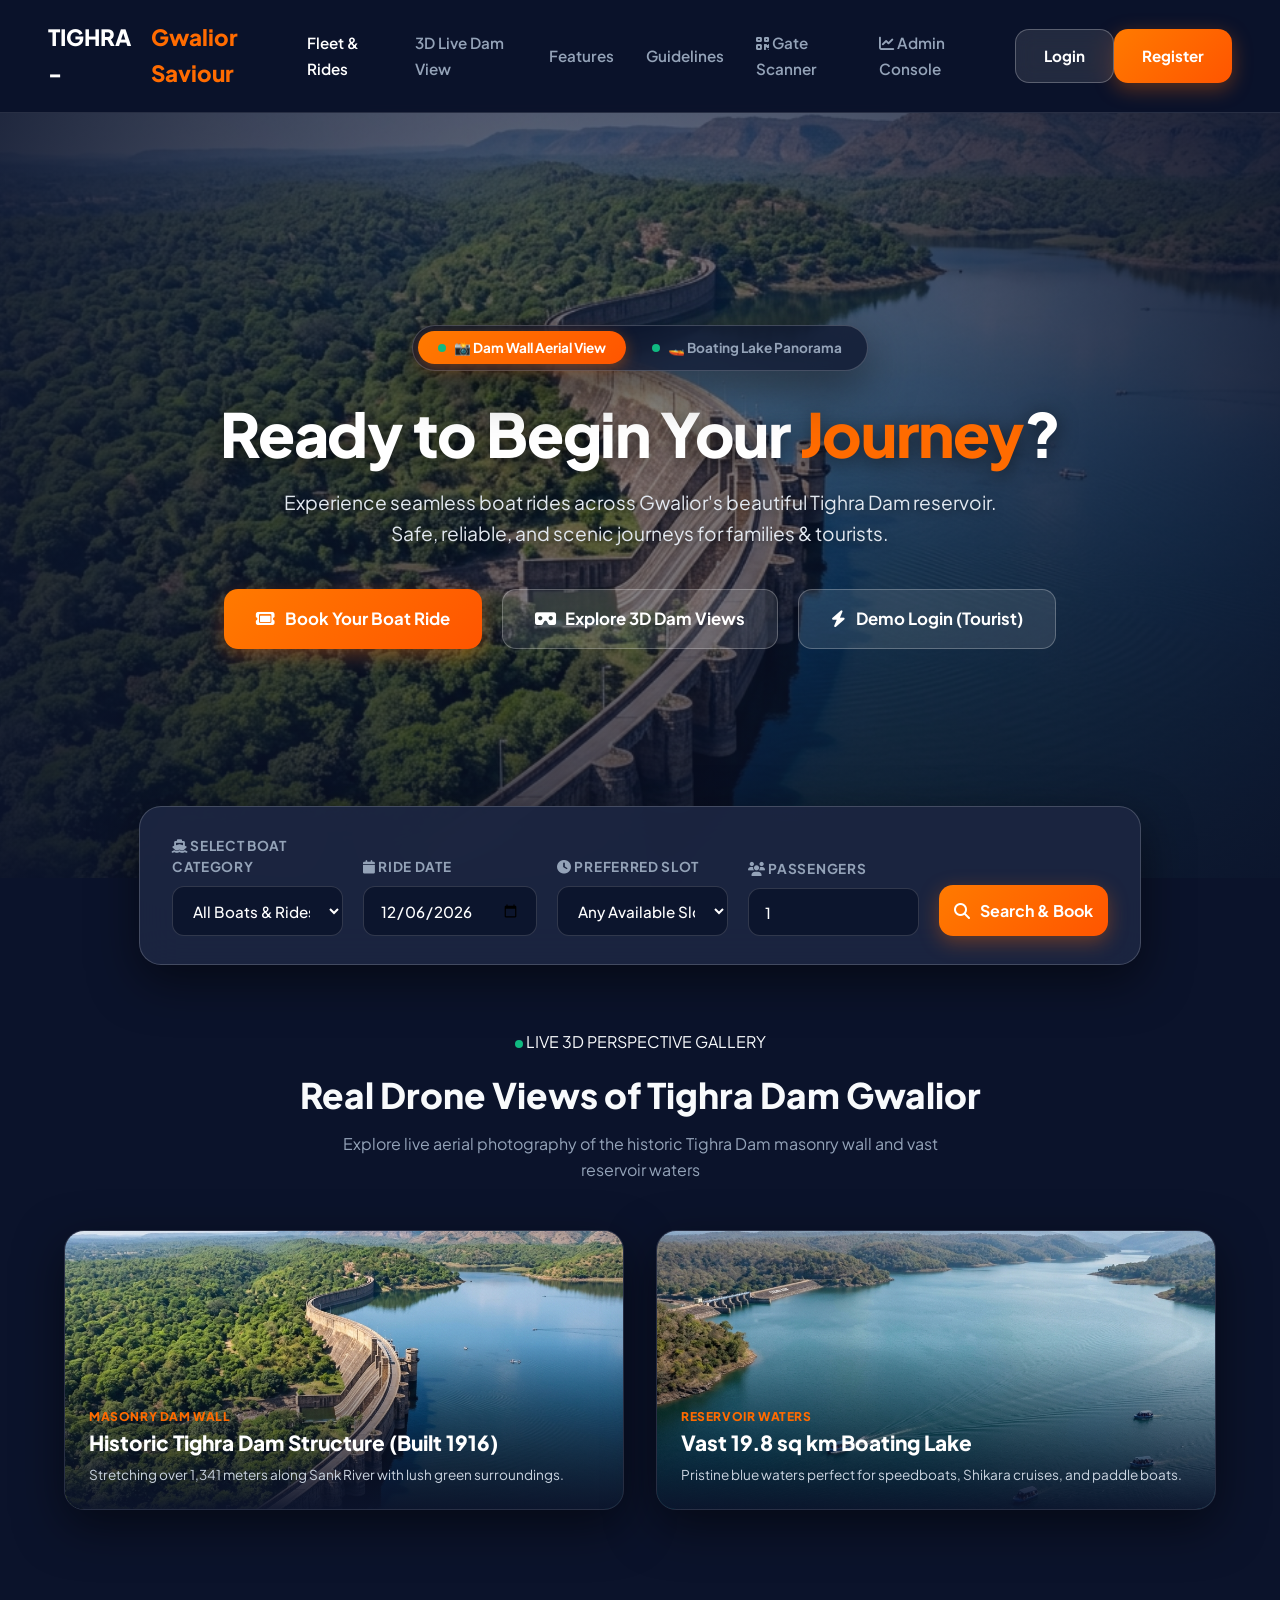
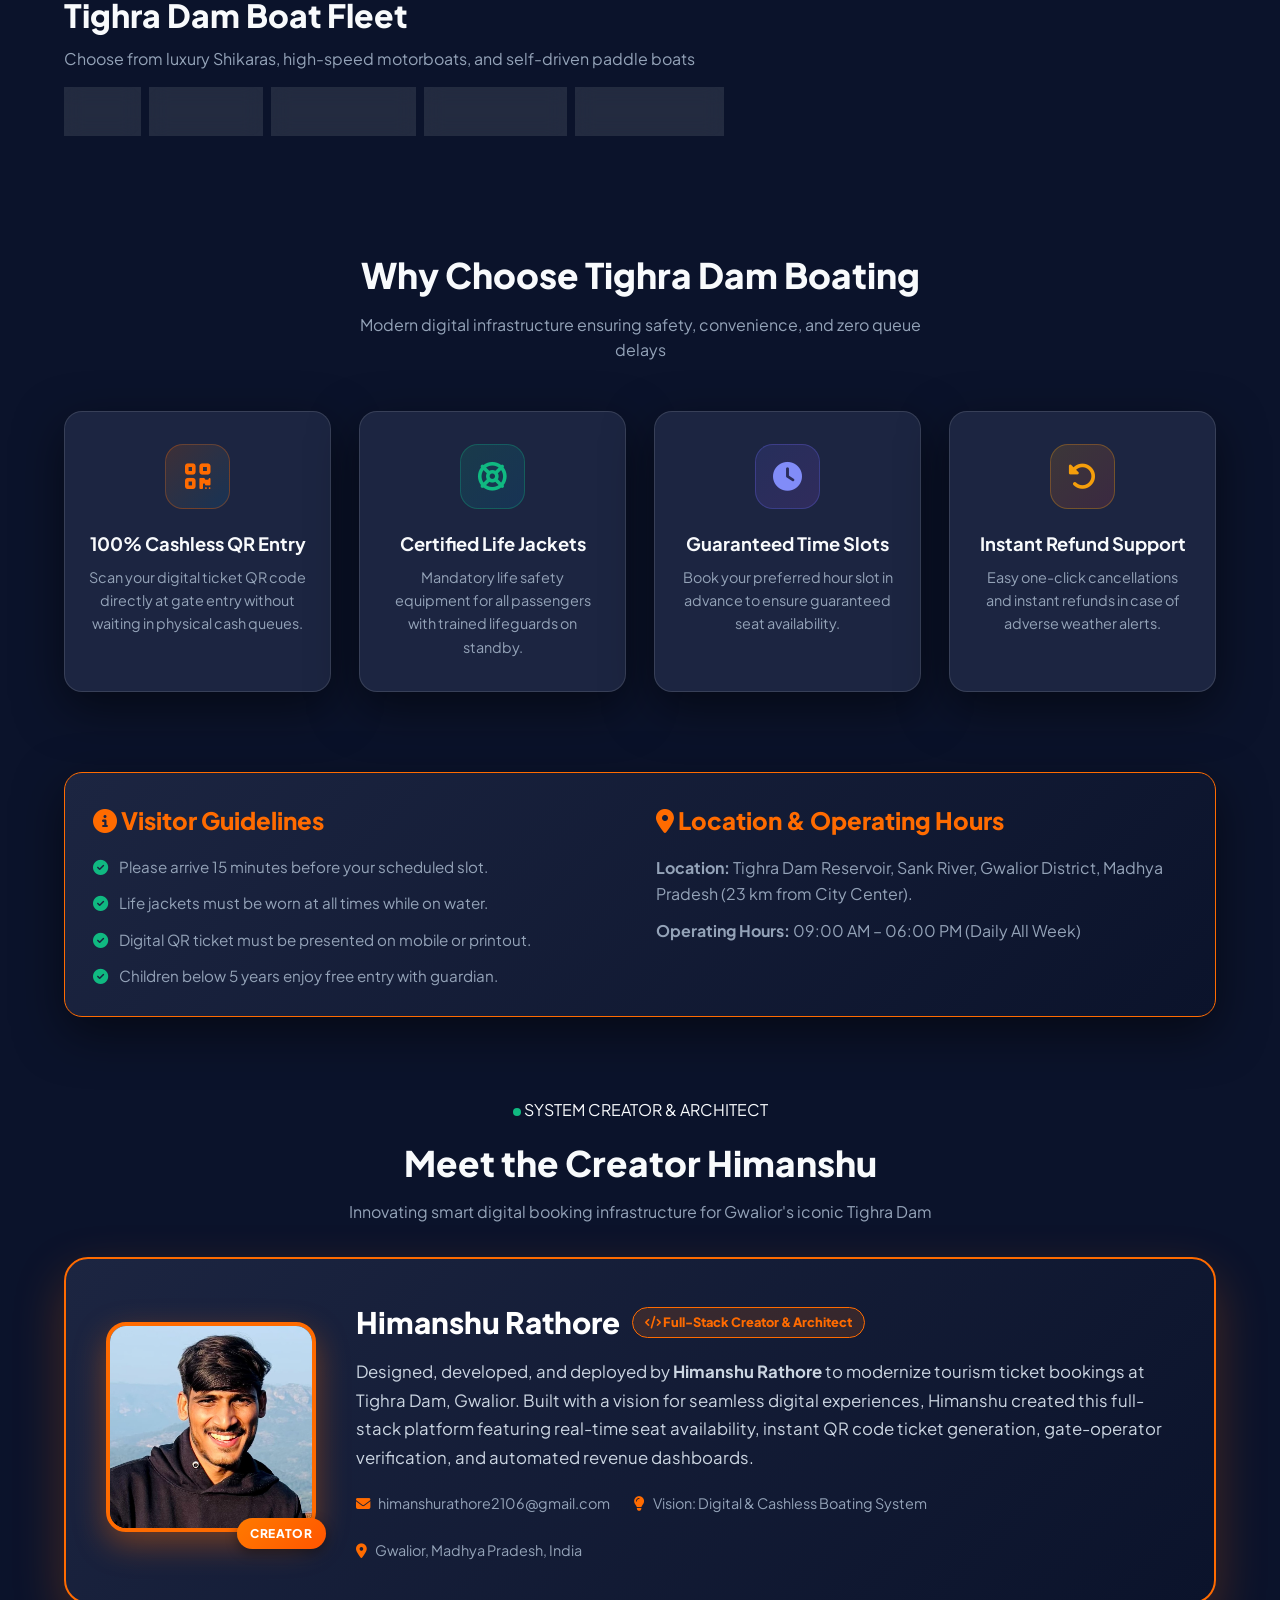
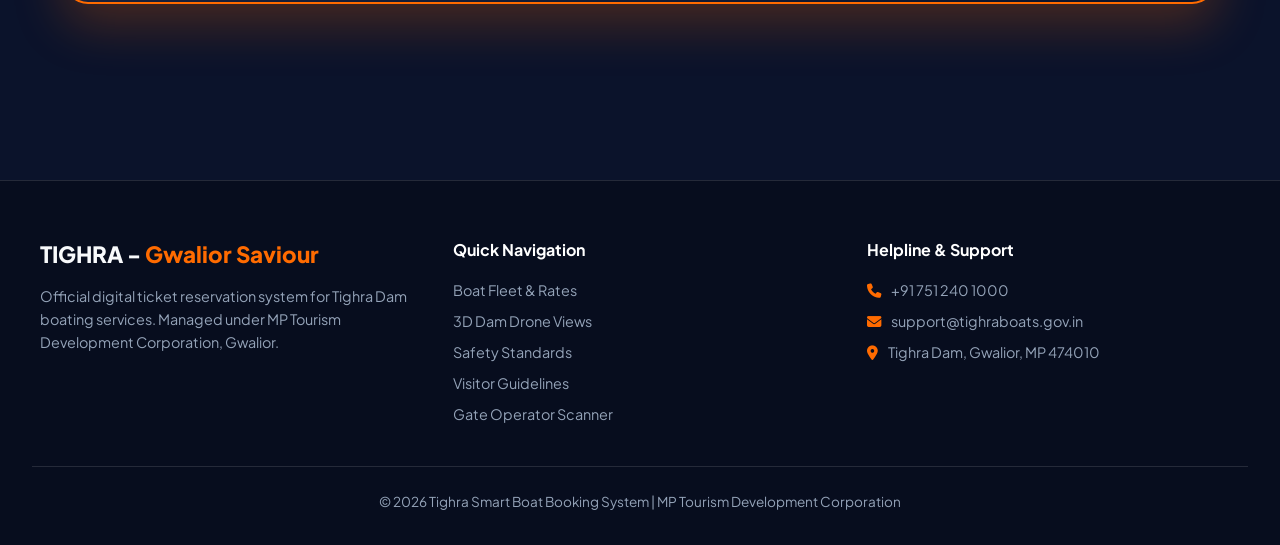
==== commit e1a3698f: "Update brand title spacing to TIGHRA - Gwalior Saviour" ====
--- a/api/index.html
+++ b/api/index.html
@@ -13,7 +13,7 @@
   <!-- Navigation Bar -->
   <nav class="navbar">
     <a href="/" class="brand">
-      TIGHRA- <span class="highlight">Gwalior Saviour</span>
+      TIGHRA - <span class="highlight">Gwalior Saviour</span>
     </a>
     <button class="nav-toggle-btn" id="navToggleBtn" onclick="toggleMobileNav()" aria-label="Toggle navigation">
       <i class="fa-solid fa-bars"></i>
@@ -465,7 +465,7 @@
   <footer>
     <div class="footer-content">
       <div>
-        <div class="footer-brand">TIGHRA- <span style="color: var(--primary);">Gwalior Saviour</span></div>
+        <div class="footer-brand">TIGHRA - <span style="color: var(--primary);">Gwalior Saviour</span></div>
         <p class="footer-text">Official digital ticket reservation system for Tighra Dam boating services. Managed under MP Tourism Development Corporation, Gwalior.</p>
       </div>
 
